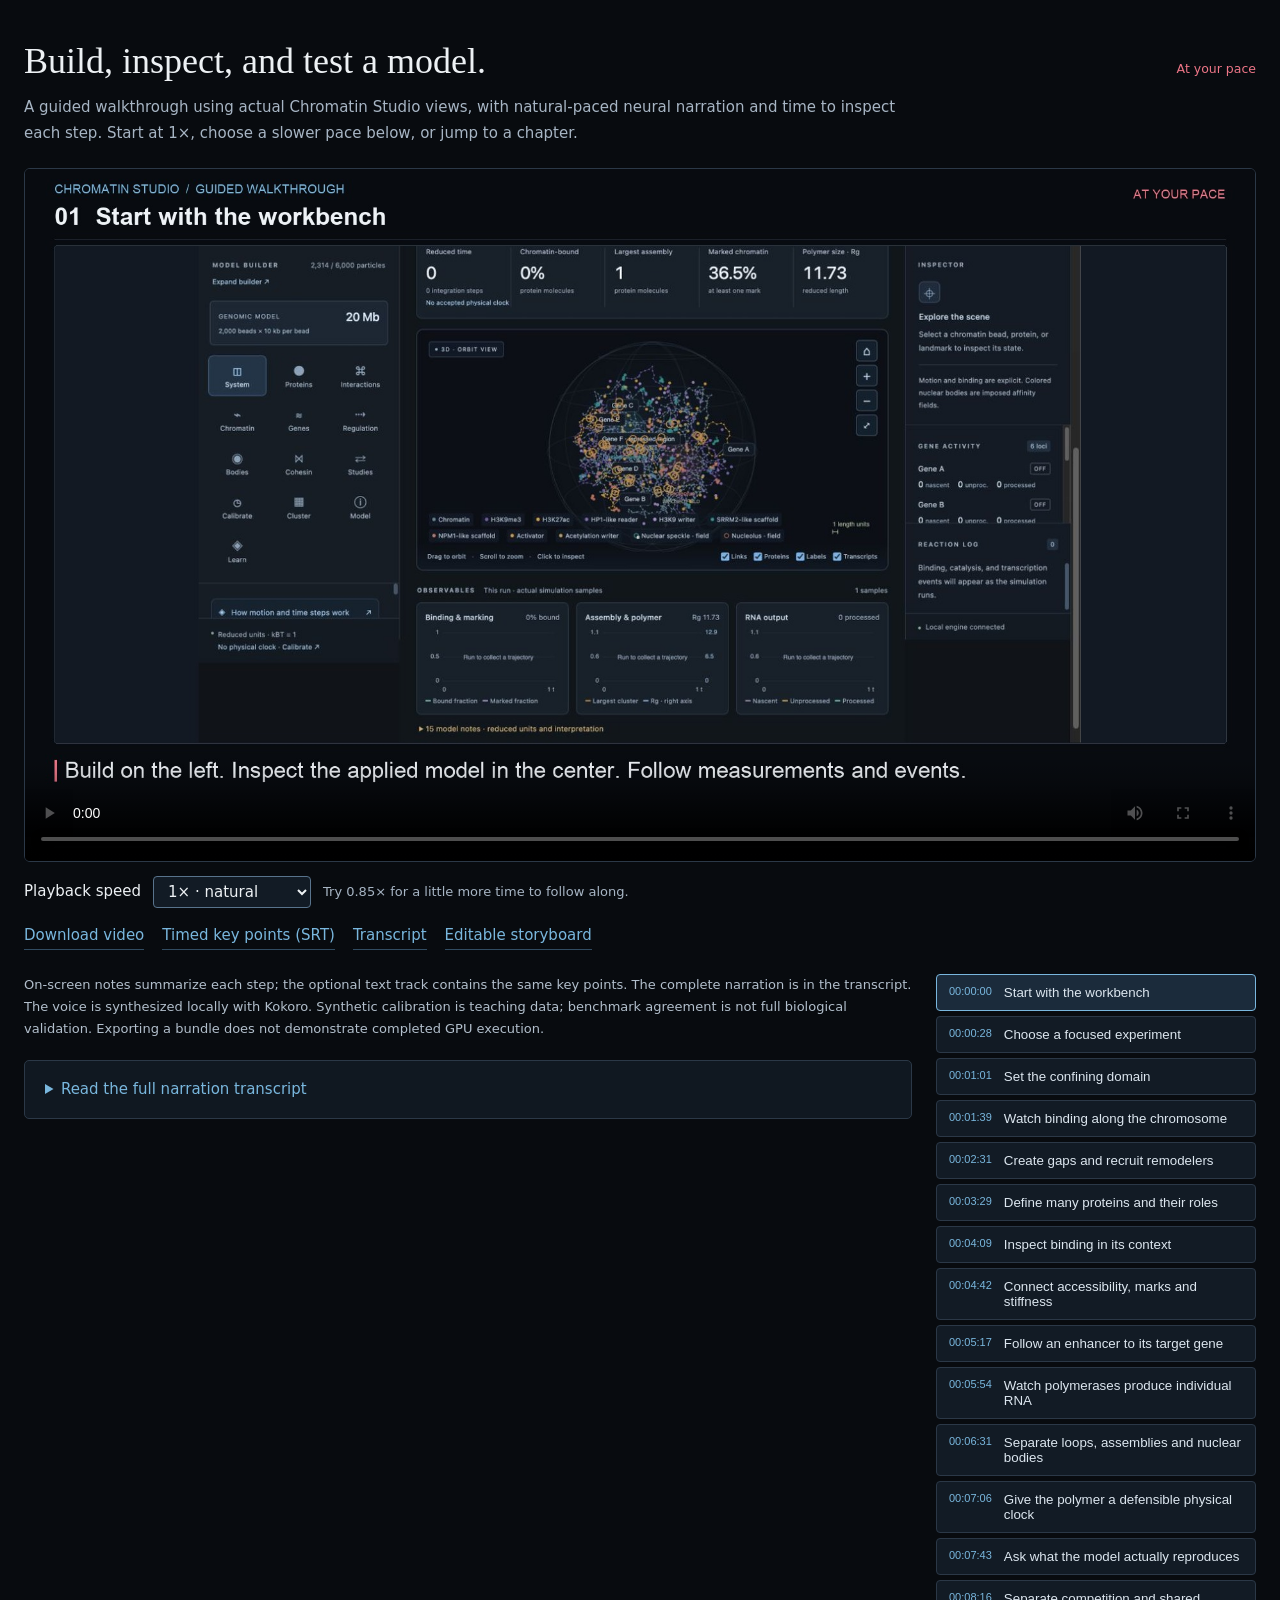
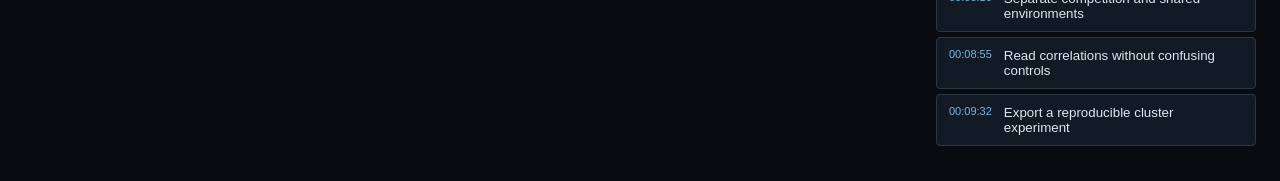
==== tutorial/index.html @ 1c81decc "Restore the flat repository layout of the v0.10.0 release The GitHub web upload committed the number" ====
<!doctype html><html lang="en"><meta charset="utf-8"><meta name="viewport" content="width=device-width,initial-scale=1"><title>Chromatin Studio — video tutorial</title><style>
:root{color-scheme:dark}*{box-sizing:border-box}body{margin:0;background:#080b0f;color:#edf1f4;font:15px/1.7 system-ui,sans-serif}main{max-width:1280px;margin:auto;padding:35px 24px}header{display:flex;justify-content:space-between;align-items:baseline;gap:20px}h1{font:36px/1.2 Georgia,serif;margin:5px 0 12px}header small{color:#ee7687;white-space:nowrap}.playback{display:flex;align-items:center;gap:12px;margin-top:14px}.playback select{font:inherit;background:#121b25;color:#edf1f4;border:1px solid #58738c;border-radius:4px;padding:5px 10px}.playback span{color:#a7b5c4;font-size:13px}.intro{color:#a7b5c4;margin:0 0 22px;max-width:900px}video{display:block;width:100%;background:#000;border:1px solid #2b3847;border-radius:6px}.layout{display:grid;grid-template-columns:1fr 320px;gap:24px;margin-top:24px}.links{display:flex;flex-wrap:wrap;gap:18px;margin-top:15px}a{color:#79b7de;text-decoration:none;border-bottom:1px solid #314c62}nav{display:grid;gap:5px;align-content:start}nav button{display:flex;gap:12px;background:#121b25;border:1px solid #2b3847;color:#dce6ef;padding:10px 12px;text-align:left;border-radius:4px;cursor:pointer}nav button:hover,nav button.active{border-color:#79b7de;background:#1b2b3b}time{color:#79b7de;font-variant-numeric:tabular-nums;font-size:11px}button:focus-visible,a:focus-visible,summary:focus-visible{outline:2px solid #79b7de;outline-offset:3px}details{border:1px solid #2b3847;border-radius:5px;padding:16px 20px;background:#101821}summary{cursor:pointer;color:#79b7de}h3{font-size:16px;margin:20px 0 7px}section p,.notes{color:#b2bfcc;font-size:13px}.notes{margin:0 0 20px}@media(max-width:800px){main{padding:22px 15px}.layout{grid-template-columns:1fr}header{display:block}h1{font-size:30px}nav{order:-1}}
</style><main><header><h1>Build, inspect, and test a model.</h1><small>At your pace</small></header><p class="intro">A guided walkthrough using actual Chromatin Studio views, with natural-paced neural narration and time to inspect each step. Start at 1×, choose a slower pace below, or jump to a chapter.</p>
<video controls preload="metadata" poster="chromatin-studio-tutorial-poster.jpg"><source src="chromatin-studio-tutorial.mp4" type="video/mp4"><track kind="captions" src="chromatin-studio-tutorial.vtt" srclang="en" label="English key points">Your browser does not support HTML video.</video>
<div class="playback"><label for="playback-speed">Playback speed</label><select id="playback-speed"><option value="0.75">0.75× · slower</option><option value="0.85">0.85× · relaxed</option><option value="1" selected>1× · natural</option><option value="1.15">1.15×</option><option value="1.25">1.25×</option><option value="1.5">1.5×</option></select><span>Try 0.85× for a little more time to follow along.</span></div><div class="links"><a href="chromatin-studio-tutorial.mp4" download>Download video</a><a href="chromatin-studio-tutorial.srt" download>Timed key points (SRT)</a><a href="transcript.txt">Transcript</a><a href="storyboard.json">Editable storyboard</a></div><div class="layout"><div><p class="notes">On-screen notes summarize each step; the optional text track contains the same key points. The complete narration is in the transcript. The voice is synthesized locally with Kokoro. Synthetic calibration is teaching data; benchmark agreement is not full biological validation. Exporting a bundle does not demonstrate completed GPU execution.</p><details><summary>Read the full narration transcript</summary><section><h3>Start with the workbench</h3><p>Chromatin Studio connects a model builder, a spatial simulation, and measurements from the current run. The starting example spans twenty megabases using two thousand beads, so each bead represents ten kilobases. That is a coarse genomic mapping, not nucleosome resolution. The center shows the applied model. Builder changes belong to the draft until they are applied. Begin by checking the scale, the run status, and the physical-clock label.</p></section><section><h3>Choose a focused experiment</h3><p>For the detailed walkthrough, choose Manuscript hypotheses at eighty kilobases. Four hundred coarse units represent two hundred base pairs each, with nucleosome occupancy and individual transcripts enabled. The preset includes transcription factors, coactivators, and illustrative active and repressive marks. These are starting hypotheses, not fitted biology. Expand builder gives the settings room. Ordinary edits stay in the draft until Apply and restart. How it works is a separate learning sandbox: its sliders explain equations without changing your run.</p></section><section><h3>Set the confining domain</h3><p>The polymer already has confinement. System now makes the wall explicit: outside the chosen radius, a harmonic force pushes particles inward. Increasing wall stiffness reduces penetration; zero switches the force off. This is a soft wall, so particles are not clipped back to the boundary. The diagnostics report excursions for mechanical particles and released RNA. For a small locus, this sphere is a modeled domain, not automatically an entire nucleus. Compare radius and wall strength, because packing can change contacts and transcription even when every biochemical parameter stays the same.</p></section><section><h3>Watch binding along the chromosome</h3><p>For a clear binding example, choose the twenty-five point six kilobase nucleosome-access preset. Open the one-dimensional genome and choose Live binding. Genes, nucleosome occupancy and directly bound proteins share one genomic axis. Navigate to a gene, then use Binding detail to see individual sites. Here, two hundred base pairs per bead represents a coarse nucleosome unit. In the twenty-megabase example, each symbol instead represents a much larger bin. Each molecule marker comes from a real chromatin bond; proximity alone is not binding. Run to watch bindings change, then pause and select a site. The table separates association and release hazards for each species. Times remain reduced until an empirical physical mapping is attached. All tracks restores the wider view of marks, loops, polymerases and protein preferences.</p></section><section><h3>Create gaps and recruit remodelers</h3><p>Stay in the nucleosome-access example. In Chromatin, define an initially vacant interval to create a nucleosome-free region. This sets the starting state; reassembly can fill the gap later. In Proteins, each species has separate occupied and vacant capture and release multipliers. Opening a site can favor one species and disfavor another, especially when eviction also removes a mark. Add chromatin remodeler creates an editable species and enables occupancy in the draft. Its eviction, reassembly and sliding rates act when it is attached to chromatin or recruited through a configured transcription factor. Eviction clears marks. Reassembly starts unmarked. Sliding moves occupancy and its marks into an adjacent vacant bead, conserving nucleosome number. Inspect Recorded binding and remodeling events to follow what actually occurred. These are recent recorded events, not a complete microscopic history. Apply changes only when ready to start a new run.</p></section><section><h3>Define many proteins and their roles</h3><p>Return to the eighty-kilobase manuscript example for the rest of the walkthrough. The Proteins editor defines each species independently. Expand builder gives these settings room. Set abundance, free diffusion, binding valence, mark preferences, and occupied-versus-vacant capture and release factors. A species can also write or erase a mark, or remodel nucleosomes. An IDR representation expands a molecule into a flexible chain of domain beads with binding stickers. This supports higher-order assemblies, but it is not an amino-acid-resolved protein model. Choose roles and interactions as explicit hypotheses; a biological name is not a calibrated parameter set.</p></section><section><h3>Inspect binding in its context</h3><p>The interaction view shows the current molecular network. Distinguish molecules with their own chromatin bond from those tethered indirectly through another protein. Protein pairs can bind while both are free, while one is directly chromatin-bound, or while both are bound. The affinity calculator explores an ideal diffusion-limited association estimate after physical scales are supplied. Its nominal dissociation rate follows the requested Kd under independent, well-mixed assumptions. It does not turn the simulator&#x27;s local encounter hazard into a measured molar association rate.</p></section><section><h3>Connect accessibility, marks and stiffness</h3><p>Nucleosome occupancy is an explicit local state when this option is enabled. Eviction can expose a TF site, clears marks at that site, and changes the configured local persistence multiplier. Bound writers and recruited coactivators can alter marks; spreading follows three-dimensional chromatin contacts. Mark-dependent chromatin attraction is a separate interaction from a protein&#x27;s mark preference. The learning example lets you compare occupied and vacant capture hazards and persistence values. Those numerical relationships explain a hypothesis; the illustration is not an equilibrium polymer calculation.</p></section><section><h3>Follow an enhancer to its target gene</h3><p>Regulation now shows the causal pathway for each gene. A transcription factor binds its configured region, and a coactivator is recruited through an actual protein bond. Enhancer contact can add to the target promoter&#x27;s activation and initiation rates. The rate breakdown separates the baseline, recruitment, local mark gate and optional body response. Nucleosome occupancy changes transcription factor access; recruited enzymes can alter marks and accessibility. Basal activation can remain possible without recruitment. Losing contact removes its gain, but does not instantly turn an active promoter off or erase its chromatin memory.</p></section><section><h3>Watch polymerases produce individual RNA</h3><p>Transcription is stochastic. The engine now follows promoter switches within each reaction interval, and draws initiations only during the time actually spent active. Each new polymerase moves for the time remaining after its birth. Inspect its identity, position and growing RNA length in Elongation. Nucleosomes can slow movement; configured pauses have stochastic waiting times. Completed transcripts become diffusing points that can be processed or degraded. Nascent RNA can remain after a promoter switches off, so a nascent-positive gene is not the same as an active promoter.</p></section><section><h3>Separate loops, assemblies and nuclear bodies</h3><p>Cohesin, protein assemblies and nuclear bodies organize space through different rules. Cohesin changes contacts through moving loop anchors. Protein bonds form higher-order assemblies. Speckles and the nucleolus are currently imposed fields, not self-generated condensates. In Genes, optional body responses can promote or suppress activation and initiation. A multiplier of one is neutral; the effect fades with promoter distance. These prescribed responses do not bypass the mark gate. Keep them separate from mechanical body attraction and from the speckle&#x27;s effect on released RNA processing.</p></section><section><h3>Give the polymer a defensible physical clock</h3><p>Calibrate can import a condition-specific Hansen reference. Then supply a matched, equilibrated simulation and independent length evidence. Importing data does not complete calibration. Match the observable, dimension, drift treatment and fitting window. Next, load the synthetic example to practice fitting. Inspect its overlay, residuals and slopes; it cannot be applied as experimental evidence. A shared polymer clock converts reduced durations and rates consistently, but does not independently fit protein diffusion, binding residence times, elongation or Kd. Compatible empirical mappings retain their sources and baseline model fingerprint.</p></section><section><h3>Ask what the model actually reproduces</h3><p>The benchmark panel separates implementation checks, an ideal Rouse reference, and published-figure replication. Solid curves show sampled reference trajectories; dashed curves show analytical predictions. The saved suite tests free diffusion, internal-chain motion, center-of-mass diffusion and illustrative static-loop suppression. These fixtures exercise the actual Brownian integrator but bypass the production forces and coupled reaction system. Passing them is evidence about implementation. It is not a reproduction of every figure in the cited paper, and it supplies no experimental clock.</p></section><section><h3>Separate competition and shared environments</h3><p>Studies provides a simpler model for the manuscript&#x27;s cis and trans comparison. Each simulated cell has four promoters: two genes on each of two homologs. All four share cell-wide variation. Genes on the same homolog may compete or experience a common fluctuating environment. The reference has no spatial polymer. Start with independent promoters, then add competition or shared environments separately. The experiment runs in isolation, leaving your current simulation untouched. Its purpose is to test whether a mechanism can produce a pattern, before asking whether the full spatial model or the experimental data support it.</p></section><section><h3>Read correlations without confusing controls</h3><p>After the study finishes, compare cis and trans correlations and their difference. The interval reflects sampling uncertainty, not proof of causality. Switch between latent nascent activity, detected activity and promoter state; these observables answer different questions. The spatial pilot instead measures two genes on one chain across independent replicas. Its independent-replica null is not a trans-allele control. Download the plan and results to retain parameters, seeds and limitations. Reproducing the manuscript quantitatively still requires the underlying data, matched observation models, calibrated units and substantially longer converged experiments.</p></section><section><h3>Export a reproducible cluster experiment</h3><p>When the model is ready, open Cluster job. Choose the device platform, independent replicas, output intervals and resource requests, then preview the scripts before exporting. The bundle carries the draft configuration, code, seeds and validation workflow for a fresh run. It does not resume the current live state. GPU integration is available, while forces, reactions and RNA still run on the CPU; speedup is not established. Keep the model, inputs and results together, and use controlled comparisons to turn a visual hypothesis into testable evidence.</p></section></details></div><nav aria-label="Tutorial chapters"><button data-start="0.0"><time>00:00:00</time><span>Start with the workbench</span></button><button data-start="28.733333333333334"><time>00:00:28</time><span>Choose a focused experiment</span></button><button data-start="61.03333333333333"><time>00:01:01</time><span>Set the confining domain</span></button><button data-start="99.76666666666667"><time>00:01:39</time><span>Watch binding along the chromosome</span></button><button data-start="151.46666666666667"><time>00:02:31</time><span>Create gaps and recruit remodelers</span></button><button data-start="209.76666666666665"><time>00:03:29</time><span>Define many proteins and their roles</span></button><button data-start="249.39999999999998"><time>00:04:09</time><span>Inspect binding in its context</span></button><button data-start="282.3333333333333"><time>00:04:42</time><span>Connect accessibility, marks and stiffness</span></button><button data-start="317.6333333333333"><time>00:05:17</time><span>Follow an enhancer to its target gene</span></button><button data-start="354.8666666666667"><time>00:05:54</time><span>Watch polymerases produce individual RNA</span></button><button data-start="391.9"><time>00:06:31</time><span>Separate loops, assemblies and nuclear bodies</span></button><button data-start="426.79999999999995"><time>00:07:06</time><span>Give the polymer a defensible physical clock</span></button><button data-start="463.5333333333333"><time>00:07:43</time><span>Ask what the model actually reproduces</span></button><button data-start="496.29999999999995"><time>00:08:16</time><span>Separate competition and shared environments</span></button><button data-start="535.7666666666667"><time>00:08:55</time><span>Read correlations without confusing controls</span></button><button data-start="572.6333333333333"><time>00:09:32</time><span>Export a reproducible cluster experiment</span></button></nav></div></main><script src="player.js" defer></script></html>
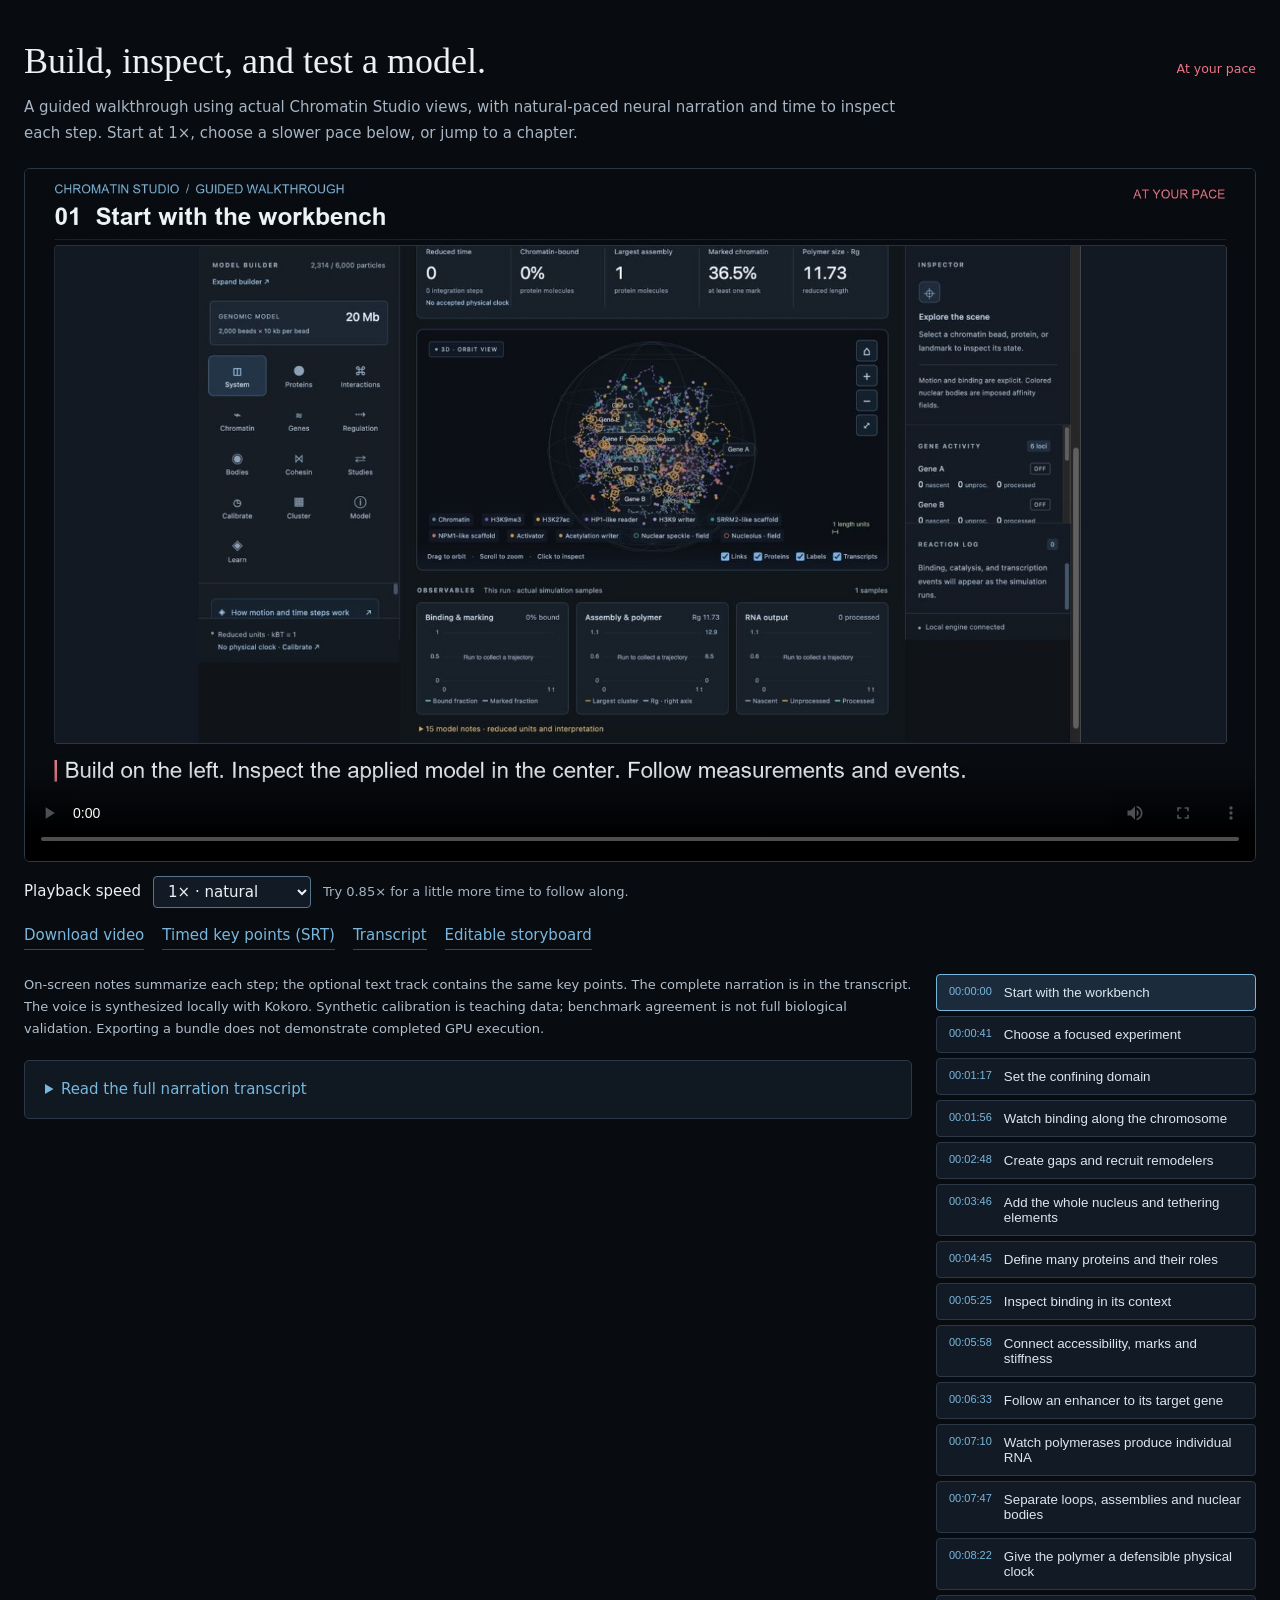
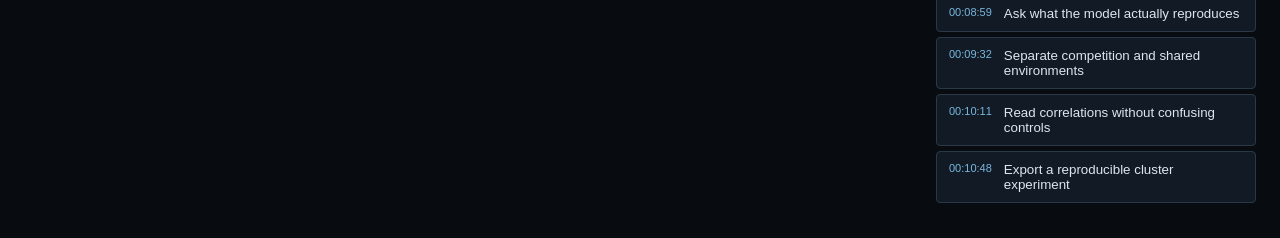
==== commit 1f451514: "Regenerate tutorial narration and video for 17 chapters Re-narrated scenes 01, 02, 12 and 17 and re-" ====
--- a/tutorial/index.html
+++ b/tutorial/index.html
@@ -2,4 +2,4 @@
 :root{color-scheme:dark}*{box-sizing:border-box}body{margin:0;background:#080b0f;color:#edf1f4;font:15px/1.7 system-ui,sans-serif}main{max-width:1280px;margin:auto;padding:35px 24px}header{display:flex;justify-content:space-between;align-items:baseline;gap:20px}h1{font:36px/1.2 Georgia,serif;margin:5px 0 12px}header small{color:#ee7687;white-space:nowrap}.playback{display:flex;align-items:center;gap:12px;margin-top:14px}.playback select{font:inherit;background:#121b25;color:#edf1f4;border:1px solid #58738c;border-radius:4px;padding:5px 10px}.playback span{color:#a7b5c4;font-size:13px}.intro{color:#a7b5c4;margin:0 0 22px;max-width:900px}video{display:block;width:100%;background:#000;border:1px solid #2b3847;border-radius:6px}.layout{display:grid;grid-template-columns:1fr 320px;gap:24px;margin-top:24px}.links{display:flex;flex-wrap:wrap;gap:18px;margin-top:15px}a{color:#79b7de;text-decoration:none;border-bottom:1px solid #314c62}nav{display:grid;gap:5px;align-content:start}nav button{display:flex;gap:12px;background:#121b25;border:1px solid #2b3847;color:#dce6ef;padding:10px 12px;text-align:left;border-radius:4px;cursor:pointer}nav button:hover,nav button.active{border-color:#79b7de;background:#1b2b3b}time{color:#79b7de;font-variant-numeric:tabular-nums;font-size:11px}button:focus-visible,a:focus-visible,summary:focus-visible{outline:2px solid #79b7de;outline-offset:3px}details{border:1px solid #2b3847;border-radius:5px;padding:16px 20px;background:#101821}summary{cursor:pointer;color:#79b7de}h3{font-size:16px;margin:20px 0 7px}section p,.notes{color:#b2bfcc;font-size:13px}.notes{margin:0 0 20px}@media(max-width:800px){main{padding:22px 15px}.layout{grid-template-columns:1fr}header{display:block}h1{font-size:30px}nav{order:-1}}
 </style><main><header><h1>Build, inspect, and test a model.</h1><small>At your pace</small></header><p class="intro">A guided walkthrough using actual Chromatin Studio views, with natural-paced neural narration and time to inspect each step. Start at 1×, choose a slower pace below, or jump to a chapter.</p>
 <video controls preload="metadata" poster="chromatin-studio-tutorial-poster.jpg"><source src="chromatin-studio-tutorial.mp4" type="video/mp4"><track kind="captions" src="chromatin-studio-tutorial.vtt" srclang="en" label="English key points">Your browser does not support HTML video.</video>
-<div class="playback"><label for="playback-speed">Playback speed</label><select id="playback-speed"><option value="0.75">0.75× · slower</option><option value="0.85">0.85× · relaxed</option><option value="1" selected>1× · natural</option><option value="1.15">1.15×</option><option value="1.25">1.25×</option><option value="1.5">1.5×</option></select><span>Try 0.85× for a little more time to follow along.</span></div><div class="links"><a href="chromatin-studio-tutorial.mp4" download>Download video</a><a href="chromatin-studio-tutorial.srt" download>Timed key points (SRT)</a><a href="transcript.txt">Transcript</a><a href="storyboard.json">Editable storyboard</a></div><div class="layout"><div><p class="notes">On-screen notes summarize each step; the optional text track contains the same key points. The complete narration is in the transcript. The voice is synthesized locally with Kokoro. Synthetic calibration is teaching data; benchmark agreement is not full biological validation. Exporting a bundle does not demonstrate completed GPU execution.</p><details><summary>Read the full narration transcript</summary><section><h3>Start with the workbench</h3><p>Chromatin Studio connects a model builder, a spatial simulation, and measurements from the current run. The starting example spans twenty megabases using two thousand beads, so each bead represents ten kilobases. That is a coarse genomic mapping, not nucleosome resolution. The center shows the applied model. Builder changes belong to the draft until they are applied. Begin by checking the scale, the run status, and the physical-clock label.</p></section><section><h3>Choose a focused experiment</h3><p>For the detailed walkthrough, choose Manuscript hypotheses at eighty kilobases. Four hundred coarse units represent two hundred base pairs each, with nucleosome occupancy and individual transcripts enabled. The preset includes transcription factors, coactivators, and illustrative active and repressive marks. These are starting hypotheses, not fitted biology. Expand builder gives the settings room. Ordinary edits stay in the draft until Apply and restart. How it works is a separate learning sandbox: its sliders explain equations without changing your run.</p></section><section><h3>Set the confining domain</h3><p>The polymer already has confinement. System now makes the wall explicit: outside the chosen radius, a harmonic force pushes particles inward. Increasing wall stiffness reduces penetration; zero switches the force off. This is a soft wall, so particles are not clipped back to the boundary. The diagnostics report excursions for mechanical particles and released RNA. For a small locus, this sphere is a modeled domain, not automatically an entire nucleus. Compare radius and wall strength, because packing can change contacts and transcription even when every biochemical parameter stays the same.</p></section><section><h3>Watch binding along the chromosome</h3><p>For a clear binding example, choose the twenty-five point six kilobase nucleosome-access preset. Open the one-dimensional genome and choose Live binding. Genes, nucleosome occupancy and directly bound proteins share one genomic axis. Navigate to a gene, then use Binding detail to see individual sites. Here, two hundred base pairs per bead represents a coarse nucleosome unit. In the twenty-megabase example, each symbol instead represents a much larger bin. Each molecule marker comes from a real chromatin bond; proximity alone is not binding. Run to watch bindings change, then pause and select a site. The table separates association and release hazards for each species. Times remain reduced until an empirical physical mapping is attached. All tracks restores the wider view of marks, loops, polymerases and protein preferences.</p></section><section><h3>Create gaps and recruit remodelers</h3><p>Stay in the nucleosome-access example. In Chromatin, define an initially vacant interval to create a nucleosome-free region. This sets the starting state; reassembly can fill the gap later. In Proteins, each species has separate occupied and vacant capture and release multipliers. Opening a site can favor one species and disfavor another, especially when eviction also removes a mark. Add chromatin remodeler creates an editable species and enables occupancy in the draft. Its eviction, reassembly and sliding rates act when it is attached to chromatin or recruited through a configured transcription factor. Eviction clears marks. Reassembly starts unmarked. Sliding moves occupancy and its marks into an adjacent vacant bead, conserving nucleosome number. Inspect Recorded binding and remodeling events to follow what actually occurred. These are recent recorded events, not a complete microscopic history. Apply changes only when ready to start a new run.</p></section><section><h3>Define many proteins and their roles</h3><p>Return to the eighty-kilobase manuscript example for the rest of the walkthrough. The Proteins editor defines each species independently. Expand builder gives these settings room. Set abundance, free diffusion, binding valence, mark preferences, and occupied-versus-vacant capture and release factors. A species can also write or erase a mark, or remodel nucleosomes. An IDR representation expands a molecule into a flexible chain of domain beads with binding stickers. This supports higher-order assemblies, but it is not an amino-acid-resolved protein model. Choose roles and interactions as explicit hypotheses; a biological name is not a calibrated parameter set.</p></section><section><h3>Inspect binding in its context</h3><p>The interaction view shows the current molecular network. Distinguish molecules with their own chromatin bond from those tethered indirectly through another protein. Protein pairs can bind while both are free, while one is directly chromatin-bound, or while both are bound. The affinity calculator explores an ideal diffusion-limited association estimate after physical scales are supplied. Its nominal dissociation rate follows the requested Kd under independent, well-mixed assumptions. It does not turn the simulator&#x27;s local encounter hazard into a measured molar association rate.</p></section><section><h3>Connect accessibility, marks and stiffness</h3><p>Nucleosome occupancy is an explicit local state when this option is enabled. Eviction can expose a TF site, clears marks at that site, and changes the configured local persistence multiplier. Bound writers and recruited coactivators can alter marks; spreading follows three-dimensional chromatin contacts. Mark-dependent chromatin attraction is a separate interaction from a protein&#x27;s mark preference. The learning example lets you compare occupied and vacant capture hazards and persistence values. Those numerical relationships explain a hypothesis; the illustration is not an equilibrium polymer calculation.</p></section><section><h3>Follow an enhancer to its target gene</h3><p>Regulation now shows the causal pathway for each gene. A transcription factor binds its configured region, and a coactivator is recruited through an actual protein bond. Enhancer contact can add to the target promoter&#x27;s activation and initiation rates. The rate breakdown separates the baseline, recruitment, local mark gate and optional body response. Nucleosome occupancy changes transcription factor access; recruited enzymes can alter marks and accessibility. Basal activation can remain possible without recruitment. Losing contact removes its gain, but does not instantly turn an active promoter off or erase its chromatin memory.</p></section><section><h3>Watch polymerases produce individual RNA</h3><p>Transcription is stochastic. The engine now follows promoter switches within each reaction interval, and draws initiations only during the time actually spent active. Each new polymerase moves for the time remaining after its birth. Inspect its identity, position and growing RNA length in Elongation. Nucleosomes can slow movement; configured pauses have stochastic waiting times. Completed transcripts become diffusing points that can be processed or degraded. Nascent RNA can remain after a promoter switches off, so a nascent-positive gene is not the same as an active promoter.</p></section><section><h3>Separate loops, assemblies and nuclear bodies</h3><p>Cohesin, protein assemblies and nuclear bodies organize space through different rules. Cohesin changes contacts through moving loop anchors. Protein bonds form higher-order assemblies. Speckles and the nucleolus are currently imposed fields, not self-generated condensates. In Genes, optional body responses can promote or suppress activation and initiation. A multiplier of one is neutral; the effect fades with promoter distance. These prescribed responses do not bypass the mark gate. Keep them separate from mechanical body attraction and from the speckle&#x27;s effect on released RNA processing.</p></section><section><h3>Give the polymer a defensible physical clock</h3><p>Calibrate can import a condition-specific Hansen reference. Then supply a matched, equilibrated simulation and independent length evidence. Importing data does not complete calibration. Match the observable, dimension, drift treatment and fitting window. Next, load the synthetic example to practice fitting. Inspect its overlay, residuals and slopes; it cannot be applied as experimental evidence. A shared polymer clock converts reduced durations and rates consistently, but does not independently fit protein diffusion, binding residence times, elongation or Kd. Compatible empirical mappings retain their sources and baseline model fingerprint.</p></section><section><h3>Ask what the model actually reproduces</h3><p>The benchmark panel separates implementation checks, an ideal Rouse reference, and published-figure replication. Solid curves show sampled reference trajectories; dashed curves show analytical predictions. The saved suite tests free diffusion, internal-chain motion, center-of-mass diffusion and illustrative static-loop suppression. These fixtures exercise the actual Brownian integrator but bypass the production forces and coupled reaction system. Passing them is evidence about implementation. It is not a reproduction of every figure in the cited paper, and it supplies no experimental clock.</p></section><section><h3>Separate competition and shared environments</h3><p>Studies provides a simpler model for the manuscript&#x27;s cis and trans comparison. Each simulated cell has four promoters: two genes on each of two homologs. All four share cell-wide variation. Genes on the same homolog may compete or experience a common fluctuating environment. The reference has no spatial polymer. Start with independent promoters, then add competition or shared environments separately. The experiment runs in isolation, leaving your current simulation untouched. Its purpose is to test whether a mechanism can produce a pattern, before asking whether the full spatial model or the experimental data support it.</p></section><section><h3>Read correlations without confusing controls</h3><p>After the study finishes, compare cis and trans correlations and their difference. The interval reflects sampling uncertainty, not proof of causality. Switch between latent nascent activity, detected activity and promoter state; these observables answer different questions. The spatial pilot instead measures two genes on one chain across independent replicas. Its independent-replica null is not a trans-allele control. Download the plan and results to retain parameters, seeds and limitations. Reproducing the manuscript quantitatively still requires the underlying data, matched observation models, calibrated units and substantially longer converged experiments.</p></section><section><h3>Export a reproducible cluster experiment</h3><p>When the model is ready, open Cluster job. Choose the device platform, independent replicas, output intervals and resource requests, then preview the scripts before exporting. The bundle carries the draft configuration, code, seeds and validation workflow for a fresh run. It does not resume the current live state. GPU integration is available, while forces, reactions and RNA still run on the CPU; speedup is not established. Keep the model, inputs and results together, and use controlled comparisons to turn a visual hypothesis into testable evidence.</p></section></details></div><nav aria-label="Tutorial chapters"><button data-start="0.0"><time>00:00:00</time><span>Start with the workbench</span></button><button data-start="28.733333333333334"><time>00:00:28</time><span>Choose a focused experiment</span></button><button data-start="61.03333333333333"><time>00:01:01</time><span>Set the confining domain</span></button><button data-start="99.76666666666667"><time>00:01:39</time><span>Watch binding along the chromosome</span></button><button data-start="151.46666666666667"><time>00:02:31</time><span>Create gaps and recruit remodelers</span></button><button data-start="209.76666666666665"><time>00:03:29</time><span>Define many proteins and their roles</span></button><button data-start="249.39999999999998"><time>00:04:09</time><span>Inspect binding in its context</span></button><button data-start="282.3333333333333"><time>00:04:42</time><span>Connect accessibility, marks and stiffness</span></button><button data-start="317.6333333333333"><time>00:05:17</time><span>Follow an enhancer to its target gene</span></button><button data-start="354.8666666666667"><time>00:05:54</time><span>Watch polymerases produce individual RNA</span></button><button data-start="391.9"><time>00:06:31</time><span>Separate loops, assemblies and nuclear bodies</span></button><button data-start="426.79999999999995"><time>00:07:06</time><span>Give the polymer a defensible physical clock</span></button><button data-start="463.5333333333333"><time>00:07:43</time><span>Ask what the model actually reproduces</span></button><button data-start="496.29999999999995"><time>00:08:16</time><span>Separate competition and shared environments</span></button><button data-start="535.7666666666667"><time>00:08:55</time><span>Read correlations without confusing controls</span></button><button data-start="572.6333333333333"><time>00:09:32</time><span>Export a reproducible cluster experiment</span></button></nav></div></main><script src="player.js" defer></script></html>+<div class="playback"><label for="playback-speed">Playback speed</label><select id="playback-speed"><option value="0.75">0.75× · slower</option><option value="0.85">0.85× · relaxed</option><option value="1" selected>1× · natural</option><option value="1.15">1.15×</option><option value="1.25">1.25×</option><option value="1.5">1.5×</option></select><span>Try 0.85× for a little more time to follow along.</span></div><div class="links"><a href="chromatin-studio-tutorial.mp4" download>Download video</a><a href="chromatin-studio-tutorial.srt" download>Timed key points (SRT)</a><a href="transcript.txt">Transcript</a><a href="storyboard.json">Editable storyboard</a></div><div class="layout"><div><p class="notes">On-screen notes summarize each step; the optional text track contains the same key points. The complete narration is in the transcript. The voice is synthesized locally with Kokoro. Synthetic calibration is teaching data; benchmark agreement is not full biological validation. Exporting a bundle does not demonstrate completed GPU execution.</p><details><summary>Read the full narration transcript</summary><section><h3>Start with the workbench</h3><p>Chromatin Studio connects a model builder, a spatial simulation, and measurements from the current run. Each chromatin bead is a coarse genomic interval, and its size is a model setting. In the detailed examples a bead is two hundred base pairs, about one nucleosome unit. This opening overview is the coarse twenty-megabase example instead: two thousand beads of ten kilobases each, so one bead is a bin covering many nucleosomes. The center shows the applied model. Builder changes belong to the draft until they are applied. Begin by checking the bead size, the run status, and the physical-clock label.</p></section><section><h3>Choose a focused experiment</h3><p>For the detailed walkthrough, choose Manuscript hypotheses at eighty kilobases. Each of its four hundred beads is two hundred base pairs, a coarse nucleosome unit that can be occupied or vacant. Nucleosome occupancy and individual transcripts are enabled. The preset includes transcription factors, coactivators, and illustrative active and repressive marks. These are starting hypotheses, not fitted biology. Expand builder gives the settings room. Ordinary edits stay in the draft until Apply and restart. How it works is a separate learning sandbox: its sliders explain equations without changing your run.</p></section><section><h3>Set the confining domain</h3><p>The polymer already has confinement. System now makes the wall explicit: outside the chosen radius, a harmonic force pushes particles inward. Increasing wall stiffness reduces penetration; zero switches the force off. This is a soft wall, so particles are not clipped back to the boundary. The diagnostics report excursions for mechanical particles and released RNA. For a small locus, this sphere is a modeled domain, not automatically an entire nucleus. Compare radius and wall strength, because packing can change contacts and transcription even when every biochemical parameter stays the same.</p></section><section><h3>Watch binding along the chromosome</h3><p>For a clear binding example, choose the twenty-five point six kilobase nucleosome-access preset. Open the one-dimensional genome and choose Live binding. Genes, nucleosome occupancy and directly bound proteins share one genomic axis. Navigate to a gene, then use Binding detail to see individual sites. Here, two hundred base pairs per bead represents a coarse nucleosome unit. In the twenty-megabase example, each symbol instead represents a much larger bin. Each molecule marker comes from a real chromatin bond; proximity alone is not binding. Run to watch bindings change, then pause and select a site. The table separates association and release hazards for each species. Times remain reduced until an empirical physical mapping is attached. All tracks restores the wider view of marks, loops, polymerases and protein preferences.</p></section><section><h3>Create gaps and recruit remodelers</h3><p>Stay in the nucleosome-access example. In Chromatin, define an initially vacant interval to create a nucleosome-free region. This sets the starting state; reassembly can fill the gap later. In Proteins, each species has separate occupied and vacant capture and release multipliers. Opening a site can favor one species and disfavor another, especially when eviction also removes a mark. Add chromatin remodeler creates an editable species and enables occupancy in the draft. Its eviction, reassembly and sliding rates act when it is attached to chromatin or recruited through a configured transcription factor. Eviction clears marks. Reassembly starts unmarked. Sliding moves occupancy and its marks into an adjacent vacant bead, conserving nucleosome number. Inspect Recorded binding and remodeling events to follow what actually occurred. These are recent recorded events, not a complete microscopic history. Apply changes only when ready to start a new run.</p></section><section><h3>Add the whole nucleus and tethering elements</h3><p>Open Bodies and add Whole nucleus. The modeled territory still sits inside its own confinement sphere, while a larger soft ellipsoidal envelope represents the nuclear periphery. Place the envelope so it meets the territory where the domain should touch the lamina. Then add tethering elements: genomic intervals, such as lamina-associated domains, whose beads can attach to the envelope or to a landmark surface. Each bead within the capture distance attaches with its own hazard and, once attached, feels a spring to a fixed anchor. Attachment can require a mark and an occupied nucleosome, and vacant sites can release faster. In 3D, tick Whole nucleus to frame the envelope, and look for amber tether links. In 1D genome, the Tethers row shows each element and its attached beads, and the Nucleosomes row marks every vacant site. Tethers are phenomenological anchors, not lamina proteins.</p></section><section><h3>Define many proteins and their roles</h3><p>Return to the eighty-kilobase manuscript example for the rest of the walkthrough. The Proteins editor defines each species independently. Expand builder gives these settings room. Set abundance, free diffusion, binding valence, mark preferences, and occupied-versus-vacant capture and release factors. A species can also write or erase a mark, or remodel nucleosomes. An IDR representation expands a molecule into a flexible chain of domain beads with binding stickers. This supports higher-order assemblies, but it is not an amino-acid-resolved protein model. Choose roles and interactions as explicit hypotheses; a biological name is not a calibrated parameter set.</p></section><section><h3>Inspect binding in its context</h3><p>The interaction view shows the current molecular network. Distinguish molecules with their own chromatin bond from those tethered indirectly through another protein. Protein pairs can bind while both are free, while one is directly chromatin-bound, or while both are bound. The affinity calculator explores an ideal diffusion-limited association estimate after physical scales are supplied. Its nominal dissociation rate follows the requested Kd under independent, well-mixed assumptions. It does not turn the simulator&#x27;s local encounter hazard into a measured molar association rate.</p></section><section><h3>Connect accessibility, marks and stiffness</h3><p>Nucleosome occupancy is an explicit local state when this option is enabled. Eviction can expose a TF site, clears marks at that site, and changes the configured local persistence multiplier. Bound writers and recruited coactivators can alter marks; spreading follows three-dimensional chromatin contacts. Mark-dependent chromatin attraction is a separate interaction from a protein&#x27;s mark preference. The learning example lets you compare occupied and vacant capture hazards and persistence values. Those numerical relationships explain a hypothesis; the illustration is not an equilibrium polymer calculation.</p></section><section><h3>Follow an enhancer to its target gene</h3><p>Regulation now shows the causal pathway for each gene. A transcription factor binds its configured region, and a coactivator is recruited through an actual protein bond. Enhancer contact can add to the target promoter&#x27;s activation and initiation rates. The rate breakdown separates the baseline, recruitment, local mark gate and optional body response. Nucleosome occupancy changes transcription factor access; recruited enzymes can alter marks and accessibility. Basal activation can remain possible without recruitment. Losing contact removes its gain, but does not instantly turn an active promoter off or erase its chromatin memory.</p></section><section><h3>Watch polymerases produce individual RNA</h3><p>Transcription is stochastic. The engine now follows promoter switches within each reaction interval, and draws initiations only during the time actually spent active. Each new polymerase moves for the time remaining after its birth. Inspect its identity, position and growing RNA length in Elongation. Nucleosomes can slow movement; configured pauses have stochastic waiting times. Completed transcripts become diffusing points that can be processed or degraded. Nascent RNA can remain after a promoter switches off, so a nascent-positive gene is not the same as an active promoter.</p></section><section><h3>Separate loops, assemblies and nuclear bodies</h3><p>Cohesin, protein assemblies and nuclear bodies organize space through different rules. Cohesin changes contacts through moving loop anchors. Protein bonds form higher-order assemblies. Speckles and the nucleolus are currently imposed fields, not self-generated condensates. In Genes, optional body responses can promote or suppress activation and initiation. A multiplier of one is neutral; the effect fades with promoter distance. These prescribed responses do not bypass the mark gate. Keep them separate from mechanical body attraction and from the speckle&#x27;s effect on released RNA processing.</p></section><section><h3>Give the polymer a defensible physical clock</h3><p>Calibrate can import a condition-specific Hansen reference. Then supply a matched, equilibrated simulation and independent length evidence. Importing data does not complete calibration. Match the observable, dimension, drift treatment and fitting window. Next, load the synthetic example to practice fitting. Inspect its overlay, residuals and slopes; it cannot be applied as experimental evidence. A shared polymer clock converts reduced durations and rates consistently, but does not independently fit protein diffusion, binding residence times, elongation or Kd. Compatible empirical mappings retain their sources and baseline model fingerprint.</p></section><section><h3>Ask what the model actually reproduces</h3><p>The benchmark panel separates implementation checks, an ideal Rouse reference, and published-figure replication. Solid curves show sampled reference trajectories; dashed curves show analytical predictions. The saved suite tests free diffusion, internal-chain motion, center-of-mass diffusion and illustrative static-loop suppression. These fixtures exercise the actual Brownian integrator but bypass the production forces and coupled reaction system. Passing them is evidence about implementation. It is not a reproduction of every figure in the cited paper, and it supplies no experimental clock.</p></section><section><h3>Separate competition and shared environments</h3><p>Studies provides a simpler model for the manuscript&#x27;s cis and trans comparison. Each simulated cell has four promoters: two genes on each of two homologs. All four share cell-wide variation. Genes on the same homolog may compete or experience a common fluctuating environment. The reference has no spatial polymer. Start with independent promoters, then add competition or shared environments separately. The experiment runs in isolation, leaving your current simulation untouched. Its purpose is to test whether a mechanism can produce a pattern, before asking whether the full spatial model or the experimental data support it.</p></section><section><h3>Read correlations without confusing controls</h3><p>After the study finishes, compare cis and trans correlations and their difference. The interval reflects sampling uncertainty, not proof of causality. Switch between latent nascent activity, detected activity and promoter state; these observables answer different questions. The spatial pilot instead measures two genes on one chain across independent replicas. Its independent-replica null is not a trans-allele control. Download the plan and results to retain parameters, seeds and limitations. Reproducing the manuscript quantitatively still requires the underlying data, matched observation models, calibrated units and substantially longer converged experiments.</p></section><section><h3>Export a reproducible cluster experiment</h3><p>When the model is ready, open Cluster job. Choose the device platform, independent replicas, output intervals and resource requests, then preview the scripts before exporting. The bundle carries the draft configuration, code, seeds and validation workflow for a fresh run. It does not resume the current live state. GPU integration is partial: only bare-polymer models run fully on the device, while forces, reactions and RNA for models with proteins still run on the CPU; speedup is not established. Keep the model, inputs and results together, and use controlled comparisons to turn a visual hypothesis into testable evidence.</p></section></details></div><nav aria-label="Tutorial chapters"><button data-start="0.0"><time>00:00:00</time><span>Start with the workbench</span></button><button data-start="41.06666666666667"><time>00:00:41</time><span>Choose a focused experiment</span></button><button data-start="77.83333333333334"><time>00:01:17</time><span>Set the confining domain</span></button><button data-start="116.56666666666668"><time>00:01:56</time><span>Watch binding along the chromosome</span></button><button data-start="168.26666666666668"><time>00:02:48</time><span>Create gaps and recruit remodelers</span></button><button data-start="226.56666666666666"><time>00:03:46</time><span>Add the whole nucleus and tethering elements</span></button><button data-start="285.56666666666666"><time>00:04:45</time><span>Define many proteins and their roles</span></button><button data-start="325.2"><time>00:05:25</time><span>Inspect binding in its context</span></button><button data-start="358.1333333333333"><time>00:05:58</time><span>Connect accessibility, marks and stiffness</span></button><button data-start="393.43333333333334"><time>00:06:33</time><span>Follow an enhancer to its target gene</span></button><button data-start="430.6666666666667"><time>00:07:10</time><span>Watch polymerases produce individual RNA</span></button><button data-start="467.70000000000005"><time>00:07:47</time><span>Separate loops, assemblies and nuclear bodies</span></button><button data-start="502.6"><time>00:08:22</time><span>Give the polymer a defensible physical clock</span></button><button data-start="539.3333333333334"><time>00:08:59</time><span>Ask what the model actually reproduces</span></button><button data-start="572.1"><time>00:09:32</time><span>Separate competition and shared environments</span></button><button data-start="611.5666666666667"><time>00:10:11</time><span>Read correlations without confusing controls</span></button><button data-start="648.4333333333334"><time>00:10:48</time><span>Export a reproducible cluster experiment</span></button></nav></div></main><script src="player.js" defer></script></html>
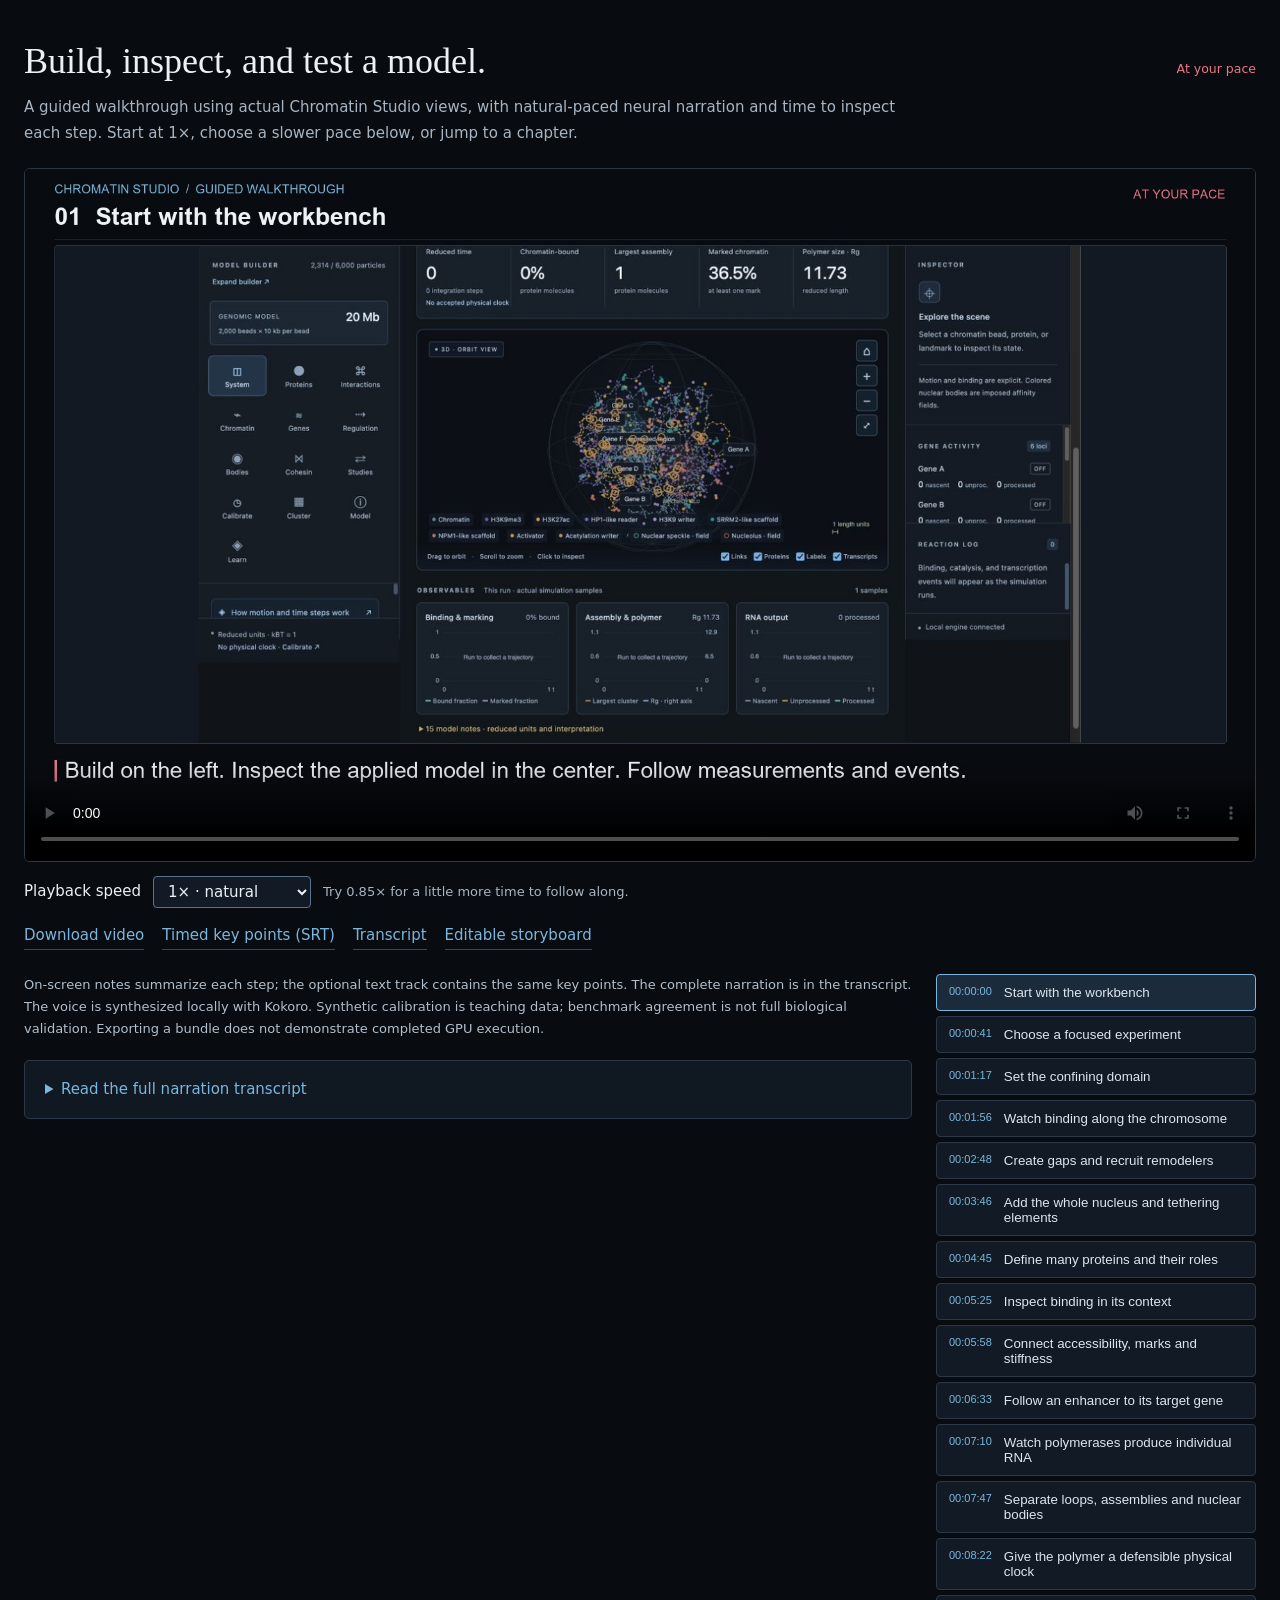
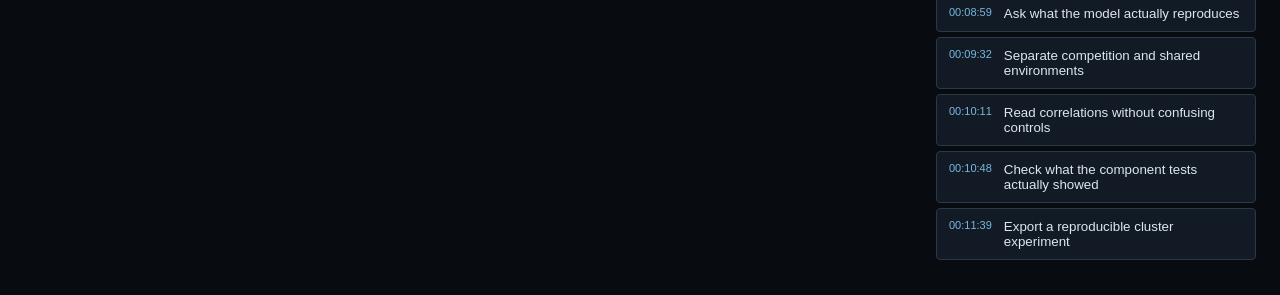
==== commit 99252af9: "Add the Evidence tutorial chapter and record the HP1 mark-density results - Tutorial chapter 18 walk" ====
--- a/tutorial/index.html
+++ b/tutorial/index.html
@@ -2,4 +2,4 @@
 :root{color-scheme:dark}*{box-sizing:border-box}body{margin:0;background:#080b0f;color:#edf1f4;font:15px/1.7 system-ui,sans-serif}main{max-width:1280px;margin:auto;padding:35px 24px}header{display:flex;justify-content:space-between;align-items:baseline;gap:20px}h1{font:36px/1.2 Georgia,serif;margin:5px 0 12px}header small{color:#ee7687;white-space:nowrap}.playback{display:flex;align-items:center;gap:12px;margin-top:14px}.playback select{font:inherit;background:#121b25;color:#edf1f4;border:1px solid #58738c;border-radius:4px;padding:5px 10px}.playback span{color:#a7b5c4;font-size:13px}.intro{color:#a7b5c4;margin:0 0 22px;max-width:900px}video{display:block;width:100%;background:#000;border:1px solid #2b3847;border-radius:6px}.layout{display:grid;grid-template-columns:1fr 320px;gap:24px;margin-top:24px}.links{display:flex;flex-wrap:wrap;gap:18px;margin-top:15px}a{color:#79b7de;text-decoration:none;border-bottom:1px solid #314c62}nav{display:grid;gap:5px;align-content:start}nav button{display:flex;gap:12px;background:#121b25;border:1px solid #2b3847;color:#dce6ef;padding:10px 12px;text-align:left;border-radius:4px;cursor:pointer}nav button:hover,nav button.active{border-color:#79b7de;background:#1b2b3b}time{color:#79b7de;font-variant-numeric:tabular-nums;font-size:11px}button:focus-visible,a:focus-visible,summary:focus-visible{outline:2px solid #79b7de;outline-offset:3px}details{border:1px solid #2b3847;border-radius:5px;padding:16px 20px;background:#101821}summary{cursor:pointer;color:#79b7de}h3{font-size:16px;margin:20px 0 7px}section p,.notes{color:#b2bfcc;font-size:13px}.notes{margin:0 0 20px}@media(max-width:800px){main{padding:22px 15px}.layout{grid-template-columns:1fr}header{display:block}h1{font-size:30px}nav{order:-1}}
 </style><main><header><h1>Build, inspect, and test a model.</h1><small>At your pace</small></header><p class="intro">A guided walkthrough using actual Chromatin Studio views, with natural-paced neural narration and time to inspect each step. Start at 1×, choose a slower pace below, or jump to a chapter.</p>
 <video controls preload="metadata" poster="chromatin-studio-tutorial-poster.jpg"><source src="chromatin-studio-tutorial.mp4" type="video/mp4"><track kind="captions" src="chromatin-studio-tutorial.vtt" srclang="en" label="English key points">Your browser does not support HTML video.</video>
-<div class="playback"><label for="playback-speed">Playback speed</label><select id="playback-speed"><option value="0.75">0.75× · slower</option><option value="0.85">0.85× · relaxed</option><option value="1" selected>1× · natural</option><option value="1.15">1.15×</option><option value="1.25">1.25×</option><option value="1.5">1.5×</option></select><span>Try 0.85× for a little more time to follow along.</span></div><div class="links"><a href="chromatin-studio-tutorial.mp4" download>Download video</a><a href="chromatin-studio-tutorial.srt" download>Timed key points (SRT)</a><a href="transcript.txt">Transcript</a><a href="storyboard.json">Editable storyboard</a></div><div class="layout"><div><p class="notes">On-screen notes summarize each step; the optional text track contains the same key points. The complete narration is in the transcript. The voice is synthesized locally with Kokoro. Synthetic calibration is teaching data; benchmark agreement is not full biological validation. Exporting a bundle does not demonstrate completed GPU execution.</p><details><summary>Read the full narration transcript</summary><section><h3>Start with the workbench</h3><p>Chromatin Studio connects a model builder, a spatial simulation, and measurements from the current run. Each chromatin bead is a coarse genomic interval, and its size is a model setting. In the detailed examples a bead is two hundred base pairs, about one nucleosome unit. This opening overview is the coarse twenty-megabase example instead: two thousand beads of ten kilobases each, so one bead is a bin covering many nucleosomes. The center shows the applied model. Builder changes belong to the draft until they are applied. Begin by checking the bead size, the run status, and the physical-clock label.</p></section><section><h3>Choose a focused experiment</h3><p>For the detailed walkthrough, choose Manuscript hypotheses at eighty kilobases. Each of its four hundred beads is two hundred base pairs, a coarse nucleosome unit that can be occupied or vacant. Nucleosome occupancy and individual transcripts are enabled. The preset includes transcription factors, coactivators, and illustrative active and repressive marks. These are starting hypotheses, not fitted biology. Expand builder gives the settings room. Ordinary edits stay in the draft until Apply and restart. How it works is a separate learning sandbox: its sliders explain equations without changing your run.</p></section><section><h3>Set the confining domain</h3><p>The polymer already has confinement. System now makes the wall explicit: outside the chosen radius, a harmonic force pushes particles inward. Increasing wall stiffness reduces penetration; zero switches the force off. This is a soft wall, so particles are not clipped back to the boundary. The diagnostics report excursions for mechanical particles and released RNA. For a small locus, this sphere is a modeled domain, not automatically an entire nucleus. Compare radius and wall strength, because packing can change contacts and transcription even when every biochemical parameter stays the same.</p></section><section><h3>Watch binding along the chromosome</h3><p>For a clear binding example, choose the twenty-five point six kilobase nucleosome-access preset. Open the one-dimensional genome and choose Live binding. Genes, nucleosome occupancy and directly bound proteins share one genomic axis. Navigate to a gene, then use Binding detail to see individual sites. Here, two hundred base pairs per bead represents a coarse nucleosome unit. In the twenty-megabase example, each symbol instead represents a much larger bin. Each molecule marker comes from a real chromatin bond; proximity alone is not binding. Run to watch bindings change, then pause and select a site. The table separates association and release hazards for each species. Times remain reduced until an empirical physical mapping is attached. All tracks restores the wider view of marks, loops, polymerases and protein preferences.</p></section><section><h3>Create gaps and recruit remodelers</h3><p>Stay in the nucleosome-access example. In Chromatin, define an initially vacant interval to create a nucleosome-free region. This sets the starting state; reassembly can fill the gap later. In Proteins, each species has separate occupied and vacant capture and release multipliers. Opening a site can favor one species and disfavor another, especially when eviction also removes a mark. Add chromatin remodeler creates an editable species and enables occupancy in the draft. Its eviction, reassembly and sliding rates act when it is attached to chromatin or recruited through a configured transcription factor. Eviction clears marks. Reassembly starts unmarked. Sliding moves occupancy and its marks into an adjacent vacant bead, conserving nucleosome number. Inspect Recorded binding and remodeling events to follow what actually occurred. These are recent recorded events, not a complete microscopic history. Apply changes only when ready to start a new run.</p></section><section><h3>Add the whole nucleus and tethering elements</h3><p>Open Bodies and add Whole nucleus. The modeled territory still sits inside its own confinement sphere, while a larger soft ellipsoidal envelope represents the nuclear periphery. Place the envelope so it meets the territory where the domain should touch the lamina. Then add tethering elements: genomic intervals, such as lamina-associated domains, whose beads can attach to the envelope or to a landmark surface. Each bead within the capture distance attaches with its own hazard and, once attached, feels a spring to a fixed anchor. Attachment can require a mark and an occupied nucleosome, and vacant sites can release faster. In 3D, tick Whole nucleus to frame the envelope, and look for amber tether links. In 1D genome, the Tethers row shows each element and its attached beads, and the Nucleosomes row marks every vacant site. Tethers are phenomenological anchors, not lamina proteins.</p></section><section><h3>Define many proteins and their roles</h3><p>Return to the eighty-kilobase manuscript example for the rest of the walkthrough. The Proteins editor defines each species independently. Expand builder gives these settings room. Set abundance, free diffusion, binding valence, mark preferences, and occupied-versus-vacant capture and release factors. A species can also write or erase a mark, or remodel nucleosomes. An IDR representation expands a molecule into a flexible chain of domain beads with binding stickers. This supports higher-order assemblies, but it is not an amino-acid-resolved protein model. Choose roles and interactions as explicit hypotheses; a biological name is not a calibrated parameter set.</p></section><section><h3>Inspect binding in its context</h3><p>The interaction view shows the current molecular network. Distinguish molecules with their own chromatin bond from those tethered indirectly through another protein. Protein pairs can bind while both are free, while one is directly chromatin-bound, or while both are bound. The affinity calculator explores an ideal diffusion-limited association estimate after physical scales are supplied. Its nominal dissociation rate follows the requested Kd under independent, well-mixed assumptions. It does not turn the simulator&#x27;s local encounter hazard into a measured molar association rate.</p></section><section><h3>Connect accessibility, marks and stiffness</h3><p>Nucleosome occupancy is an explicit local state when this option is enabled. Eviction can expose a TF site, clears marks at that site, and changes the configured local persistence multiplier. Bound writers and recruited coactivators can alter marks; spreading follows three-dimensional chromatin contacts. Mark-dependent chromatin attraction is a separate interaction from a protein&#x27;s mark preference. The learning example lets you compare occupied and vacant capture hazards and persistence values. Those numerical relationships explain a hypothesis; the illustration is not an equilibrium polymer calculation.</p></section><section><h3>Follow an enhancer to its target gene</h3><p>Regulation now shows the causal pathway for each gene. A transcription factor binds its configured region, and a coactivator is recruited through an actual protein bond. Enhancer contact can add to the target promoter&#x27;s activation and initiation rates. The rate breakdown separates the baseline, recruitment, local mark gate and optional body response. Nucleosome occupancy changes transcription factor access; recruited enzymes can alter marks and accessibility. Basal activation can remain possible without recruitment. Losing contact removes its gain, but does not instantly turn an active promoter off or erase its chromatin memory.</p></section><section><h3>Watch polymerases produce individual RNA</h3><p>Transcription is stochastic. The engine now follows promoter switches within each reaction interval, and draws initiations only during the time actually spent active. Each new polymerase moves for the time remaining after its birth. Inspect its identity, position and growing RNA length in Elongation. Nucleosomes can slow movement; configured pauses have stochastic waiting times. Completed transcripts become diffusing points that can be processed or degraded. Nascent RNA can remain after a promoter switches off, so a nascent-positive gene is not the same as an active promoter.</p></section><section><h3>Separate loops, assemblies and nuclear bodies</h3><p>Cohesin, protein assemblies and nuclear bodies organize space through different rules. Cohesin changes contacts through moving loop anchors. Protein bonds form higher-order assemblies. Speckles and the nucleolus are currently imposed fields, not self-generated condensates. In Genes, optional body responses can promote or suppress activation and initiation. A multiplier of one is neutral; the effect fades with promoter distance. These prescribed responses do not bypass the mark gate. Keep them separate from mechanical body attraction and from the speckle&#x27;s effect on released RNA processing.</p></section><section><h3>Give the polymer a defensible physical clock</h3><p>Calibrate can import a condition-specific Hansen reference. Then supply a matched, equilibrated simulation and independent length evidence. Importing data does not complete calibration. Match the observable, dimension, drift treatment and fitting window. Next, load the synthetic example to practice fitting. Inspect its overlay, residuals and slopes; it cannot be applied as experimental evidence. A shared polymer clock converts reduced durations and rates consistently, but does not independently fit protein diffusion, binding residence times, elongation or Kd. Compatible empirical mappings retain their sources and baseline model fingerprint.</p></section><section><h3>Ask what the model actually reproduces</h3><p>The benchmark panel separates implementation checks, an ideal Rouse reference, and published-figure replication. Solid curves show sampled reference trajectories; dashed curves show analytical predictions. The saved suite tests free diffusion, internal-chain motion, center-of-mass diffusion and illustrative static-loop suppression. These fixtures exercise the actual Brownian integrator but bypass the production forces and coupled reaction system. Passing them is evidence about implementation. It is not a reproduction of every figure in the cited paper, and it supplies no experimental clock.</p></section><section><h3>Separate competition and shared environments</h3><p>Studies provides a simpler model for the manuscript&#x27;s cis and trans comparison. Each simulated cell has four promoters: two genes on each of two homologs. All four share cell-wide variation. Genes on the same homolog may compete or experience a common fluctuating environment. The reference has no spatial polymer. Start with independent promoters, then add competition or shared environments separately. The experiment runs in isolation, leaving your current simulation untouched. Its purpose is to test whether a mechanism can produce a pattern, before asking whether the full spatial model or the experimental data support it.</p></section><section><h3>Read correlations without confusing controls</h3><p>After the study finishes, compare cis and trans correlations and their difference. The interval reflects sampling uncertainty, not proof of causality. Switch between latent nascent activity, detected activity and promoter state; these observables answer different questions. The spatial pilot instead measures two genes on one chain across independent replicas. Its independent-replica null is not a trans-allele control. Download the plan and results to retain parameters, seeds and limitations. Reproducing the manuscript quantitatively still requires the underlying data, matched observation models, calibrated units and substantially longer converged experiments.</p></section><section><h3>Export a reproducible cluster experiment</h3><p>When the model is ready, open Cluster job. Choose the device platform, independent replicas, output intervals and resource requests, then preview the scripts before exporting. The bundle carries the draft configuration, code, seeds and validation workflow for a fresh run. It does not resume the current live state. GPU integration is partial: only bare-polymer models run fully on the device, while forces, reactions and RNA for models with proteins still run on the CPU; speedup is not established. Keep the model, inputs and results together, and use controlled comparisons to turn a visual hypothesis into testable evidence.</p></section></details></div><nav aria-label="Tutorial chapters"><button data-start="0.0"><time>00:00:00</time><span>Start with the workbench</span></button><button data-start="41.06666666666667"><time>00:00:41</time><span>Choose a focused experiment</span></button><button data-start="77.83333333333334"><time>00:01:17</time><span>Set the confining domain</span></button><button data-start="116.56666666666668"><time>00:01:56</time><span>Watch binding along the chromosome</span></button><button data-start="168.26666666666668"><time>00:02:48</time><span>Create gaps and recruit remodelers</span></button><button data-start="226.56666666666666"><time>00:03:46</time><span>Add the whole nucleus and tethering elements</span></button><button data-start="285.56666666666666"><time>00:04:45</time><span>Define many proteins and their roles</span></button><button data-start="325.2"><time>00:05:25</time><span>Inspect binding in its context</span></button><button data-start="358.1333333333333"><time>00:05:58</time><span>Connect accessibility, marks and stiffness</span></button><button data-start="393.43333333333334"><time>00:06:33</time><span>Follow an enhancer to its target gene</span></button><button data-start="430.6666666666667"><time>00:07:10</time><span>Watch polymerases produce individual RNA</span></button><button data-start="467.70000000000005"><time>00:07:47</time><span>Separate loops, assemblies and nuclear bodies</span></button><button data-start="502.6"><time>00:08:22</time><span>Give the polymer a defensible physical clock</span></button><button data-start="539.3333333333334"><time>00:08:59</time><span>Ask what the model actually reproduces</span></button><button data-start="572.1"><time>00:09:32</time><span>Separate competition and shared environments</span></button><button data-start="611.5666666666667"><time>00:10:11</time><span>Read correlations without confusing controls</span></button><button data-start="648.4333333333334"><time>00:10:48</time><span>Export a reproducible cluster experiment</span></button></nav></div></main><script src="player.js" defer></script></html>+<div class="playback"><label for="playback-speed">Playback speed</label><select id="playback-speed"><option value="0.75">0.75× · slower</option><option value="0.85">0.85× · relaxed</option><option value="1" selected>1× · natural</option><option value="1.15">1.15×</option><option value="1.25">1.25×</option><option value="1.5">1.5×</option></select><span>Try 0.85× for a little more time to follow along.</span></div><div class="links"><a href="chromatin-studio-tutorial.mp4" download>Download video</a><a href="chromatin-studio-tutorial.srt" download>Timed key points (SRT)</a><a href="transcript.txt">Transcript</a><a href="storyboard.json">Editable storyboard</a></div><div class="layout"><div><p class="notes">On-screen notes summarize each step; the optional text track contains the same key points. The complete narration is in the transcript. The voice is synthesized locally with Kokoro. Synthetic calibration is teaching data; benchmark agreement is not full biological validation. Exporting a bundle does not demonstrate completed GPU execution.</p><details><summary>Read the full narration transcript</summary><section><h3>Start with the workbench</h3><p>Chromatin Studio connects a model builder, a spatial simulation, and measurements from the current run. Each chromatin bead is a coarse genomic interval, and its size is a model setting. In the detailed examples a bead is two hundred base pairs, about one nucleosome unit. This opening overview is the coarse twenty-megabase example instead: two thousand beads of ten kilobases each, so one bead is a bin covering many nucleosomes. The center shows the applied model. Builder changes belong to the draft until they are applied. Begin by checking the bead size, the run status, and the physical-clock label.</p></section><section><h3>Choose a focused experiment</h3><p>For the detailed walkthrough, choose Manuscript hypotheses at eighty kilobases. Each of its four hundred beads is two hundred base pairs, a coarse nucleosome unit that can be occupied or vacant. Nucleosome occupancy and individual transcripts are enabled. The preset includes transcription factors, coactivators, and illustrative active and repressive marks. These are starting hypotheses, not fitted biology. Expand builder gives the settings room. Ordinary edits stay in the draft until Apply and restart. How it works is a separate learning sandbox: its sliders explain equations without changing your run.</p></section><section><h3>Set the confining domain</h3><p>The polymer already has confinement. System now makes the wall explicit: outside the chosen radius, a harmonic force pushes particles inward. Increasing wall stiffness reduces penetration; zero switches the force off. This is a soft wall, so particles are not clipped back to the boundary. The diagnostics report excursions for mechanical particles and released RNA. For a small locus, this sphere is a modeled domain, not automatically an entire nucleus. Compare radius and wall strength, because packing can change contacts and transcription even when every biochemical parameter stays the same.</p></section><section><h3>Watch binding along the chromosome</h3><p>For a clear binding example, choose the twenty-five point six kilobase nucleosome-access preset. Open the one-dimensional genome and choose Live binding. Genes, nucleosome occupancy and directly bound proteins share one genomic axis. Navigate to a gene, then use Binding detail to see individual sites. Here, two hundred base pairs per bead represents a coarse nucleosome unit. In the twenty-megabase example, each symbol instead represents a much larger bin. Each molecule marker comes from a real chromatin bond; proximity alone is not binding. Run to watch bindings change, then pause and select a site. The table separates association and release hazards for each species. Times remain reduced until an empirical physical mapping is attached. All tracks restores the wider view of marks, loops, polymerases and protein preferences.</p></section><section><h3>Create gaps and recruit remodelers</h3><p>Stay in the nucleosome-access example. In Chromatin, define an initially vacant interval to create a nucleosome-free region. This sets the starting state; reassembly can fill the gap later. In Proteins, each species has separate occupied and vacant capture and release multipliers. Opening a site can favor one species and disfavor another, especially when eviction also removes a mark. Add chromatin remodeler creates an editable species and enables occupancy in the draft. Its eviction, reassembly and sliding rates act when it is attached to chromatin or recruited through a configured transcription factor. Eviction clears marks. Reassembly starts unmarked. Sliding moves occupancy and its marks into an adjacent vacant bead, conserving nucleosome number. Inspect Recorded binding and remodeling events to follow what actually occurred. These are recent recorded events, not a complete microscopic history. Apply changes only when ready to start a new run.</p></section><section><h3>Add the whole nucleus and tethering elements</h3><p>Open Bodies and add Whole nucleus. The modeled territory still sits inside its own confinement sphere, while a larger soft ellipsoidal envelope represents the nuclear periphery. Place the envelope so it meets the territory where the domain should touch the lamina. Then add tethering elements: genomic intervals, such as lamina-associated domains, whose beads can attach to the envelope or to a landmark surface. Each bead within the capture distance attaches with its own hazard and, once attached, feels a spring to a fixed anchor. Attachment can require a mark and an occupied nucleosome, and vacant sites can release faster. In 3D, tick Whole nucleus to frame the envelope, and look for amber tether links. In 1D genome, the Tethers row shows each element and its attached beads, and the Nucleosomes row marks every vacant site. Tethers are phenomenological anchors, not lamina proteins.</p></section><section><h3>Define many proteins and their roles</h3><p>Return to the eighty-kilobase manuscript example for the rest of the walkthrough. The Proteins editor defines each species independently. Expand builder gives these settings room. Set abundance, free diffusion, binding valence, mark preferences, and occupied-versus-vacant capture and release factors. A species can also write or erase a mark, or remodel nucleosomes. An IDR representation expands a molecule into a flexible chain of domain beads with binding stickers. This supports higher-order assemblies, but it is not an amino-acid-resolved protein model. Choose roles and interactions as explicit hypotheses; a biological name is not a calibrated parameter set.</p></section><section><h3>Inspect binding in its context</h3><p>The interaction view shows the current molecular network. Distinguish molecules with their own chromatin bond from those tethered indirectly through another protein. Protein pairs can bind while both are free, while one is directly chromatin-bound, or while both are bound. The affinity calculator explores an ideal diffusion-limited association estimate after physical scales are supplied. Its nominal dissociation rate follows the requested Kd under independent, well-mixed assumptions. It does not turn the simulator&#x27;s local encounter hazard into a measured molar association rate.</p></section><section><h3>Connect accessibility, marks and stiffness</h3><p>Nucleosome occupancy is an explicit local state when this option is enabled. Eviction can expose a TF site, clears marks at that site, and changes the configured local persistence multiplier. Bound writers and recruited coactivators can alter marks; spreading follows three-dimensional chromatin contacts. Mark-dependent chromatin attraction is a separate interaction from a protein&#x27;s mark preference. The learning example lets you compare occupied and vacant capture hazards and persistence values. Those numerical relationships explain a hypothesis; the illustration is not an equilibrium polymer calculation.</p></section><section><h3>Follow an enhancer to its target gene</h3><p>Regulation now shows the causal pathway for each gene. A transcription factor binds its configured region, and a coactivator is recruited through an actual protein bond. Enhancer contact can add to the target promoter&#x27;s activation and initiation rates. The rate breakdown separates the baseline, recruitment, local mark gate and optional body response. Nucleosome occupancy changes transcription factor access; recruited enzymes can alter marks and accessibility. Basal activation can remain possible without recruitment. Losing contact removes its gain, but does not instantly turn an active promoter off or erase its chromatin memory.</p></section><section><h3>Watch polymerases produce individual RNA</h3><p>Transcription is stochastic. The engine now follows promoter switches within each reaction interval, and draws initiations only during the time actually spent active. Each new polymerase moves for the time remaining after its birth. Inspect its identity, position and growing RNA length in Elongation. Nucleosomes can slow movement; configured pauses have stochastic waiting times. Completed transcripts become diffusing points that can be processed or degraded. Nascent RNA can remain after a promoter switches off, so a nascent-positive gene is not the same as an active promoter.</p></section><section><h3>Separate loops, assemblies and nuclear bodies</h3><p>Cohesin, protein assemblies and nuclear bodies organize space through different rules. Cohesin changes contacts through moving loop anchors. Protein bonds form higher-order assemblies. Speckles and the nucleolus are currently imposed fields, not self-generated condensates. In Genes, optional body responses can promote or suppress activation and initiation. A multiplier of one is neutral; the effect fades with promoter distance. These prescribed responses do not bypass the mark gate. Keep them separate from mechanical body attraction and from the speckle&#x27;s effect on released RNA processing.</p></section><section><h3>Give the polymer a defensible physical clock</h3><p>Calibrate can import a condition-specific Hansen reference. Then supply a matched, equilibrated simulation and independent length evidence. Importing data does not complete calibration. Match the observable, dimension, drift treatment and fitting window. Next, load the synthetic example to practice fitting. Inspect its overlay, residuals and slopes; it cannot be applied as experimental evidence. A shared polymer clock converts reduced durations and rates consistently, but does not independently fit protein diffusion, binding residence times, elongation or Kd. Compatible empirical mappings retain their sources and baseline model fingerprint.</p></section><section><h3>Ask what the model actually reproduces</h3><p>The benchmark panel separates implementation checks, an ideal Rouse reference, and published-figure replication. Solid curves show sampled reference trajectories; dashed curves show analytical predictions. The saved suite tests free diffusion, internal-chain motion, center-of-mass diffusion and illustrative static-loop suppression. These fixtures exercise the actual Brownian integrator but bypass the production forces and coupled reaction system. Passing them is evidence about implementation. It is not a reproduction of every figure in the cited paper, and it supplies no experimental clock.</p></section><section><h3>Separate competition and shared environments</h3><p>Studies provides a simpler model for the manuscript&#x27;s cis and trans comparison. Each simulated cell has four promoters: two genes on each of two homologs. All four share cell-wide variation. Genes on the same homolog may compete or experience a common fluctuating environment. The reference has no spatial polymer. Start with independent promoters, then add competition or shared environments separately. The experiment runs in isolation, leaving your current simulation untouched. Its purpose is to test whether a mechanism can produce a pattern, before asking whether the full spatial model or the experimental data support it.</p></section><section><h3>Read correlations without confusing controls</h3><p>After the study finishes, compare cis and trans correlations and their difference. The interval reflects sampling uncertainty, not proof of causality. Switch between latent nascent activity, detected activity and promoter state; these observables answer different questions. The spatial pilot instead measures two genes on one chain across independent replicas. Its independent-replica null is not a trans-allele control. Download the plan and results to retain parameters, seeds and limitations. Reproducing the manuscript quantitatively still requires the underlying data, matched observation models, calibrated units and substantially longer converged experiments.</p></section><section><h3>Check what the component tests actually showed</h3><p>Evidence shows the component tests that were actually run. Each study switches on one mechanism and compares the engine with its own rule, a closed-form result, or a published measurement. Those three levels are counted separately. The page only reads saved reports, so it runs nothing and leaves your simulation untouched. Select a study to see its figures. In the nucleosome kinetics study, based on Donovan and colleagues, blocking the site alone makes Reb1 and Cbf1 bind far too weakly. Matching their titrations requires slower release from the nucleosome. Hover for values, or open the table. Every check shows its accepted window, and experimental checks say whether they are input-matched, tuned, or a prediction. A pass under the provisional unit mapping is not a calibration.</p></section><section><h3>Export a reproducible cluster experiment</h3><p>When the model is ready, open Cluster job. Choose the device platform, independent replicas, output intervals and resource requests, then preview the scripts before exporting. The bundle carries the draft configuration, code, seeds and validation workflow for a fresh run. It does not resume the current live state. GPU integration is partial: only bare-polymer models run fully on the device, while forces, reactions and RNA for models with proteins still run on the CPU; speedup is not established. Keep the model, inputs and results together, and use controlled comparisons to turn a visual hypothesis into testable evidence.</p></section></details></div><nav aria-label="Tutorial chapters"><button data-start="0.0"><time>00:00:00</time><span>Start with the workbench</span></button><button data-start="41.06666666666667"><time>00:00:41</time><span>Choose a focused experiment</span></button><button data-start="77.83333333333334"><time>00:01:17</time><span>Set the confining domain</span></button><button data-start="116.56666666666668"><time>00:01:56</time><span>Watch binding along the chromosome</span></button><button data-start="168.26666666666668"><time>00:02:48</time><span>Create gaps and recruit remodelers</span></button><button data-start="226.56666666666666"><time>00:03:46</time><span>Add the whole nucleus and tethering elements</span></button><button data-start="285.56666666666666"><time>00:04:45</time><span>Define many proteins and their roles</span></button><button data-start="325.2"><time>00:05:25</time><span>Inspect binding in its context</span></button><button data-start="358.1333333333333"><time>00:05:58</time><span>Connect accessibility, marks and stiffness</span></button><button data-start="393.43333333333334"><time>00:06:33</time><span>Follow an enhancer to its target gene</span></button><button data-start="430.6666666666667"><time>00:07:10</time><span>Watch polymerases produce individual RNA</span></button><button data-start="467.70000000000005"><time>00:07:47</time><span>Separate loops, assemblies and nuclear bodies</span></button><button data-start="502.6"><time>00:08:22</time><span>Give the polymer a defensible physical clock</span></button><button data-start="539.3333333333334"><time>00:08:59</time><span>Ask what the model actually reproduces</span></button><button data-start="572.1"><time>00:09:32</time><span>Separate competition and shared environments</span></button><button data-start="611.5666666666667"><time>00:10:11</time><span>Read correlations without confusing controls</span></button><button data-start="648.4333333333334"><time>00:10:48</time><span>Check what the component tests actually showed</span></button><button data-start="699.7666666666668"><time>00:11:39</time><span>Export a reproducible cluster experiment</span></button></nav></div></main><script src="player.js" defer></script></html>
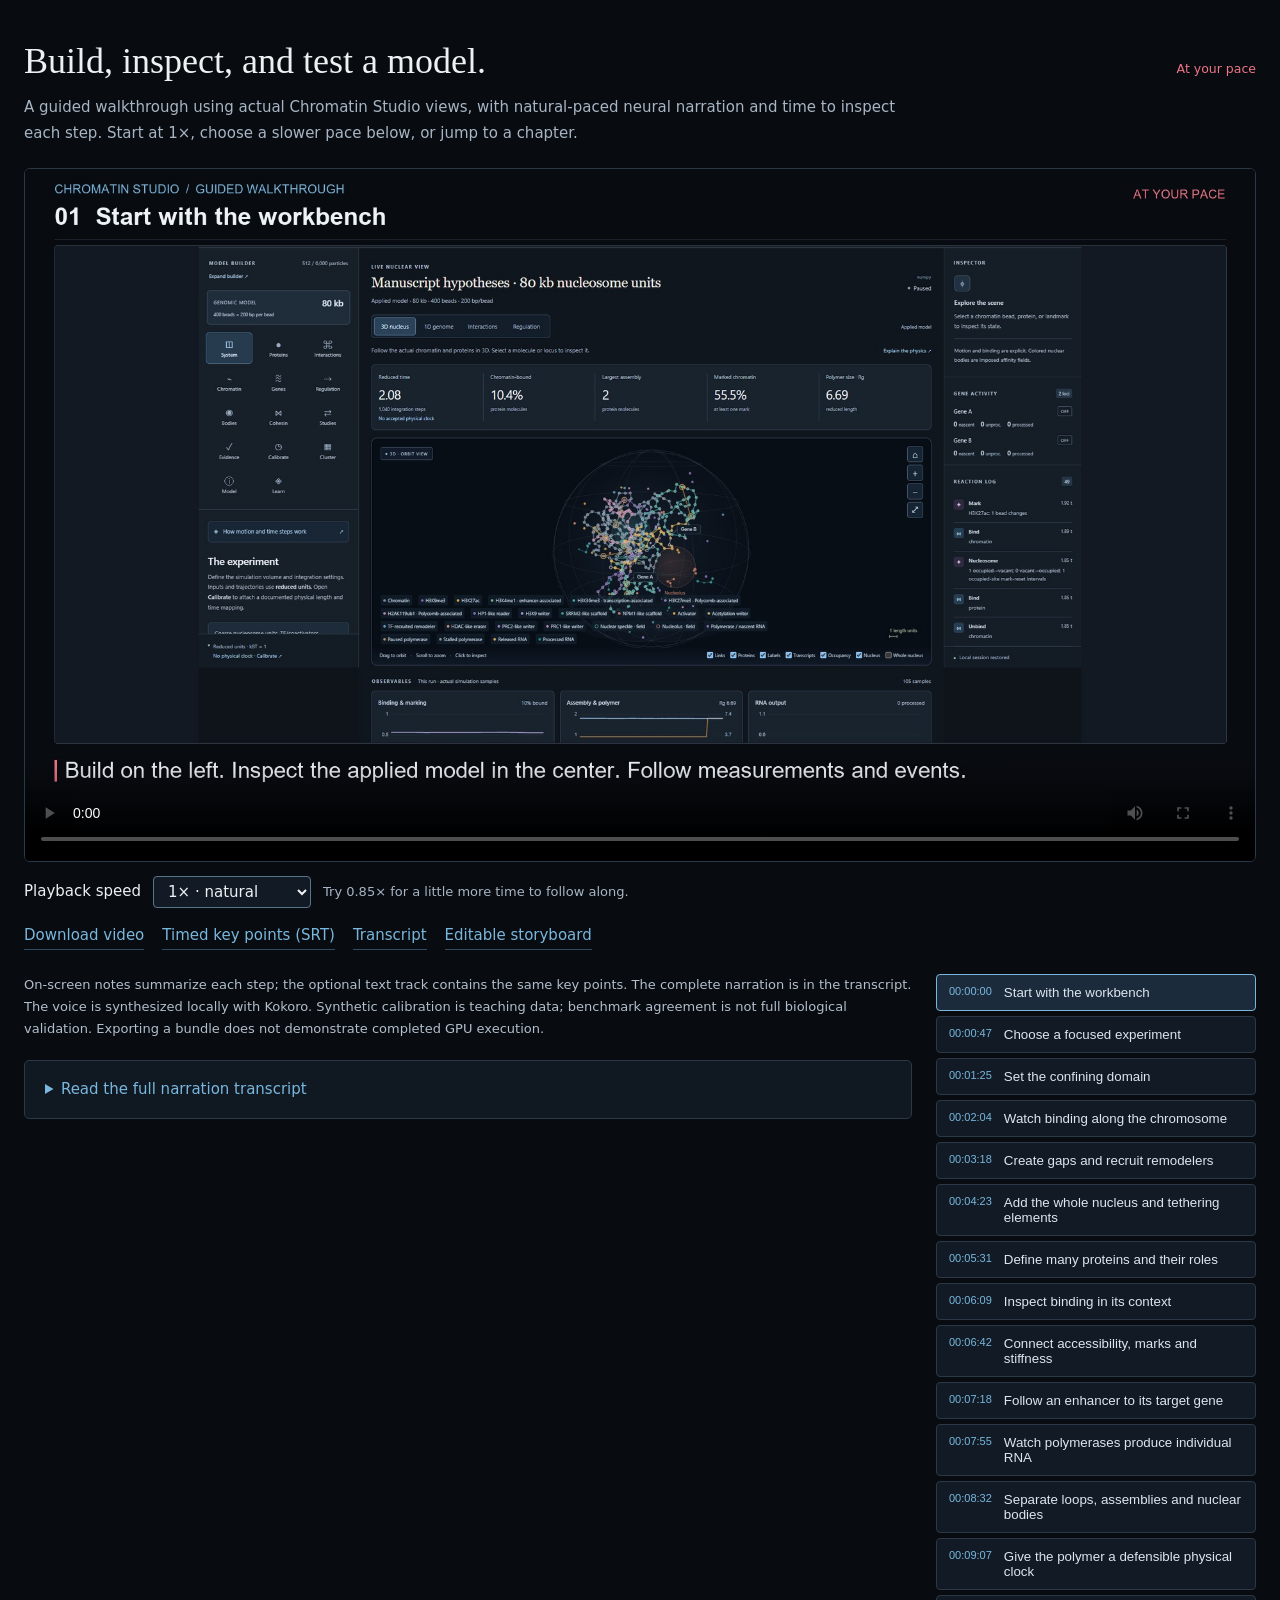
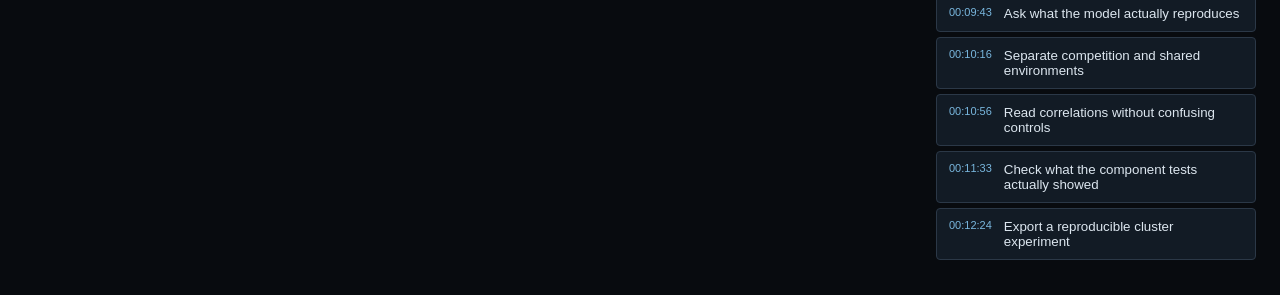
==== commit ceaae80c: "Tutorial at 200 bp per bead throughout; nucleolus faces the interior - Chapters 01 and 17 now use th" ====
--- a/tutorial/index.html
+++ b/tutorial/index.html
@@ -2,4 +2,4 @@
 :root{color-scheme:dark}*{box-sizing:border-box}body{margin:0;background:#080b0f;color:#edf1f4;font:15px/1.7 system-ui,sans-serif}main{max-width:1280px;margin:auto;padding:35px 24px}header{display:flex;justify-content:space-between;align-items:baseline;gap:20px}h1{font:36px/1.2 Georgia,serif;margin:5px 0 12px}header small{color:#ee7687;white-space:nowrap}.playback{display:flex;align-items:center;gap:12px;margin-top:14px}.playback select{font:inherit;background:#121b25;color:#edf1f4;border:1px solid #58738c;border-radius:4px;padding:5px 10px}.playback span{color:#a7b5c4;font-size:13px}.intro{color:#a7b5c4;margin:0 0 22px;max-width:900px}video{display:block;width:100%;background:#000;border:1px solid #2b3847;border-radius:6px}.layout{display:grid;grid-template-columns:1fr 320px;gap:24px;margin-top:24px}.links{display:flex;flex-wrap:wrap;gap:18px;margin-top:15px}a{color:#79b7de;text-decoration:none;border-bottom:1px solid #314c62}nav{display:grid;gap:5px;align-content:start}nav button{display:flex;gap:12px;background:#121b25;border:1px solid #2b3847;color:#dce6ef;padding:10px 12px;text-align:left;border-radius:4px;cursor:pointer}nav button:hover,nav button.active{border-color:#79b7de;background:#1b2b3b}time{color:#79b7de;font-variant-numeric:tabular-nums;font-size:11px}button:focus-visible,a:focus-visible,summary:focus-visible{outline:2px solid #79b7de;outline-offset:3px}details{border:1px solid #2b3847;border-radius:5px;padding:16px 20px;background:#101821}summary{cursor:pointer;color:#79b7de}h3{font-size:16px;margin:20px 0 7px}section p,.notes{color:#b2bfcc;font-size:13px}.notes{margin:0 0 20px}@media(max-width:800px){main{padding:22px 15px}.layout{grid-template-columns:1fr}header{display:block}h1{font-size:30px}nav{order:-1}}
 </style><main><header><h1>Build, inspect, and test a model.</h1><small>At your pace</small></header><p class="intro">A guided walkthrough using actual Chromatin Studio views, with natural-paced neural narration and time to inspect each step. Start at 1×, choose a slower pace below, or jump to a chapter.</p>
 <video controls preload="metadata" poster="chromatin-studio-tutorial-poster.jpg"><source src="chromatin-studio-tutorial.mp4" type="video/mp4"><track kind="captions" src="chromatin-studio-tutorial.vtt" srclang="en" label="English key points">Your browser does not support HTML video.</video>
-<div class="playback"><label for="playback-speed">Playback speed</label><select id="playback-speed"><option value="0.75">0.75× · slower</option><option value="0.85">0.85× · relaxed</option><option value="1" selected>1× · natural</option><option value="1.15">1.15×</option><option value="1.25">1.25×</option><option value="1.5">1.5×</option></select><span>Try 0.85× for a little more time to follow along.</span></div><div class="links"><a href="chromatin-studio-tutorial.mp4" download>Download video</a><a href="chromatin-studio-tutorial.srt" download>Timed key points (SRT)</a><a href="transcript.txt">Transcript</a><a href="storyboard.json">Editable storyboard</a></div><div class="layout"><div><p class="notes">On-screen notes summarize each step; the optional text track contains the same key points. The complete narration is in the transcript. The voice is synthesized locally with Kokoro. Synthetic calibration is teaching data; benchmark agreement is not full biological validation. Exporting a bundle does not demonstrate completed GPU execution.</p><details><summary>Read the full narration transcript</summary><section><h3>Start with the workbench</h3><p>Chromatin Studio connects a model builder, a spatial simulation, and measurements from the current run. Each chromatin bead is a coarse genomic interval, and its size is a model setting. In the detailed examples a bead is two hundred base pairs, about one nucleosome unit. This opening overview is the coarse twenty-megabase example instead: two thousand beads of ten kilobases each, so one bead is a bin covering many nucleosomes. The center shows the applied model. Builder changes belong to the draft until they are applied. Begin by checking the bead size, the run status, and the physical-clock label.</p></section><section><h3>Choose a focused experiment</h3><p>For the detailed walkthrough, choose Manuscript hypotheses at eighty kilobases. Each of its four hundred beads is two hundred base pairs, a coarse nucleosome unit that can be occupied or vacant. Nucleosome occupancy and individual transcripts are enabled. The preset includes transcription factors, coactivators, and illustrative active and repressive marks. These are starting hypotheses, not fitted biology. Expand builder gives the settings room. Ordinary edits stay in the draft until Apply and restart. How it works is a separate learning sandbox: its sliders explain equations without changing your run.</p></section><section><h3>Set the confining domain</h3><p>The polymer already has confinement. System now makes the wall explicit: outside the chosen radius, a harmonic force pushes particles inward. Increasing wall stiffness reduces penetration; zero switches the force off. This is a soft wall, so particles are not clipped back to the boundary. The diagnostics report excursions for mechanical particles and released RNA. For a small locus, this sphere is a modeled domain, not automatically an entire nucleus. Compare radius and wall strength, because packing can change contacts and transcription even when every biochemical parameter stays the same.</p></section><section><h3>Watch binding along the chromosome</h3><p>For a clear binding example, choose the twenty-five point six kilobase nucleosome-access preset. Open the one-dimensional genome and choose Live binding. Genes, nucleosome occupancy and directly bound proteins share one genomic axis. Navigate to a gene, then use Binding detail to see individual sites. Here, two hundred base pairs per bead represents a coarse nucleosome unit. In the twenty-megabase example, each symbol instead represents a much larger bin. Each molecule marker comes from a real chromatin bond; proximity alone is not binding. Run to watch bindings change, then pause and select a site. The table separates association and release hazards for each species. Times remain reduced until an empirical physical mapping is attached. All tracks restores the wider view of marks, loops, polymerases and protein preferences.</p></section><section><h3>Create gaps and recruit remodelers</h3><p>Stay in the nucleosome-access example. In Chromatin, define an initially vacant interval to create a nucleosome-free region. This sets the starting state; reassembly can fill the gap later. In Proteins, each species has separate occupied and vacant capture and release multipliers. Opening a site can favor one species and disfavor another, especially when eviction also removes a mark. Add chromatin remodeler creates an editable species and enables occupancy in the draft. Its eviction, reassembly and sliding rates act when it is attached to chromatin or recruited through a configured transcription factor. Eviction clears marks. Reassembly starts unmarked. Sliding moves occupancy and its marks into an adjacent vacant bead, conserving nucleosome number. Inspect Recorded binding and remodeling events to follow what actually occurred. These are recent recorded events, not a complete microscopic history. Apply changes only when ready to start a new run.</p></section><section><h3>Add the whole nucleus and tethering elements</h3><p>Open Bodies and add Whole nucleus. The modeled territory still sits inside its own confinement sphere, while a larger soft ellipsoidal envelope represents the nuclear periphery. Place the envelope so it meets the territory where the domain should touch the lamina. Then add tethering elements: genomic intervals, such as lamina-associated domains, whose beads can attach to the envelope or to a landmark surface. Each bead within the capture distance attaches with its own hazard and, once attached, feels a spring to a fixed anchor. Attachment can require a mark and an occupied nucleosome, and vacant sites can release faster. In 3D, tick Whole nucleus to frame the envelope, and look for amber tether links. In 1D genome, the Tethers row shows each element and its attached beads, and the Nucleosomes row marks every vacant site. Tethers are phenomenological anchors, not lamina proteins.</p></section><section><h3>Define many proteins and their roles</h3><p>Return to the eighty-kilobase manuscript example for the rest of the walkthrough. The Proteins editor defines each species independently. Expand builder gives these settings room. Set abundance, free diffusion, binding valence, mark preferences, and occupied-versus-vacant capture and release factors. A species can also write or erase a mark, or remodel nucleosomes. An IDR representation expands a molecule into a flexible chain of domain beads with binding stickers. This supports higher-order assemblies, but it is not an amino-acid-resolved protein model. Choose roles and interactions as explicit hypotheses; a biological name is not a calibrated parameter set.</p></section><section><h3>Inspect binding in its context</h3><p>The interaction view shows the current molecular network. Distinguish molecules with their own chromatin bond from those tethered indirectly through another protein. Protein pairs can bind while both are free, while one is directly chromatin-bound, or while both are bound. The affinity calculator explores an ideal diffusion-limited association estimate after physical scales are supplied. Its nominal dissociation rate follows the requested Kd under independent, well-mixed assumptions. It does not turn the simulator&#x27;s local encounter hazard into a measured molar association rate.</p></section><section><h3>Connect accessibility, marks and stiffness</h3><p>Nucleosome occupancy is an explicit local state when this option is enabled. Eviction can expose a TF site, clears marks at that site, and changes the configured local persistence multiplier. Bound writers and recruited coactivators can alter marks; spreading follows three-dimensional chromatin contacts. Mark-dependent chromatin attraction is a separate interaction from a protein&#x27;s mark preference. The learning example lets you compare occupied and vacant capture hazards and persistence values. Those numerical relationships explain a hypothesis; the illustration is not an equilibrium polymer calculation.</p></section><section><h3>Follow an enhancer to its target gene</h3><p>Regulation now shows the causal pathway for each gene. A transcription factor binds its configured region, and a coactivator is recruited through an actual protein bond. Enhancer contact can add to the target promoter&#x27;s activation and initiation rates. The rate breakdown separates the baseline, recruitment, local mark gate and optional body response. Nucleosome occupancy changes transcription factor access; recruited enzymes can alter marks and accessibility. Basal activation can remain possible without recruitment. Losing contact removes its gain, but does not instantly turn an active promoter off or erase its chromatin memory.</p></section><section><h3>Watch polymerases produce individual RNA</h3><p>Transcription is stochastic. The engine now follows promoter switches within each reaction interval, and draws initiations only during the time actually spent active. Each new polymerase moves for the time remaining after its birth. Inspect its identity, position and growing RNA length in Elongation. Nucleosomes can slow movement; configured pauses have stochastic waiting times. Completed transcripts become diffusing points that can be processed or degraded. Nascent RNA can remain after a promoter switches off, so a nascent-positive gene is not the same as an active promoter.</p></section><section><h3>Separate loops, assemblies and nuclear bodies</h3><p>Cohesin, protein assemblies and nuclear bodies organize space through different rules. Cohesin changes contacts through moving loop anchors. Protein bonds form higher-order assemblies. Speckles and the nucleolus are currently imposed fields, not self-generated condensates. In Genes, optional body responses can promote or suppress activation and initiation. A multiplier of one is neutral; the effect fades with promoter distance. These prescribed responses do not bypass the mark gate. Keep them separate from mechanical body attraction and from the speckle&#x27;s effect on released RNA processing.</p></section><section><h3>Give the polymer a defensible physical clock</h3><p>Calibrate can import a condition-specific Hansen reference. Then supply a matched, equilibrated simulation and independent length evidence. Importing data does not complete calibration. Match the observable, dimension, drift treatment and fitting window. Next, load the synthetic example to practice fitting. Inspect its overlay, residuals and slopes; it cannot be applied as experimental evidence. A shared polymer clock converts reduced durations and rates consistently, but does not independently fit protein diffusion, binding residence times, elongation or Kd. Compatible empirical mappings retain their sources and baseline model fingerprint.</p></section><section><h3>Ask what the model actually reproduces</h3><p>The benchmark panel separates implementation checks, an ideal Rouse reference, and published-figure replication. Solid curves show sampled reference trajectories; dashed curves show analytical predictions. The saved suite tests free diffusion, internal-chain motion, center-of-mass diffusion and illustrative static-loop suppression. These fixtures exercise the actual Brownian integrator but bypass the production forces and coupled reaction system. Passing them is evidence about implementation. It is not a reproduction of every figure in the cited paper, and it supplies no experimental clock.</p></section><section><h3>Separate competition and shared environments</h3><p>Studies provides a simpler model for the manuscript&#x27;s cis and trans comparison. Each simulated cell has four promoters: two genes on each of two homologs. All four share cell-wide variation. Genes on the same homolog may compete or experience a common fluctuating environment. The reference has no spatial polymer. Start with independent promoters, then add competition or shared environments separately. The experiment runs in isolation, leaving your current simulation untouched. Its purpose is to test whether a mechanism can produce a pattern, before asking whether the full spatial model or the experimental data support it.</p></section><section><h3>Read correlations without confusing controls</h3><p>After the study finishes, compare cis and trans correlations and their difference. The interval reflects sampling uncertainty, not proof of causality. Switch between latent nascent activity, detected activity and promoter state; these observables answer different questions. The spatial pilot instead measures two genes on one chain across independent replicas. Its independent-replica null is not a trans-allele control. Download the plan and results to retain parameters, seeds and limitations. Reproducing the manuscript quantitatively still requires the underlying data, matched observation models, calibrated units and substantially longer converged experiments.</p></section><section><h3>Check what the component tests actually showed</h3><p>Evidence shows the component tests that were actually run. Each study switches on one mechanism and compares the engine with its own rule, a closed-form result, or a published measurement. Those three levels are counted separately. The page only reads saved reports, so it runs nothing and leaves your simulation untouched. Select a study to see its figures. In the nucleosome kinetics study, based on Donovan and colleagues, blocking the site alone makes Reb1 and Cbf1 bind far too weakly. Matching their titrations requires slower release from the nucleosome. Hover for values, or open the table. Every check shows its accepted window, and experimental checks say whether they are input-matched, tuned, or a prediction. A pass under the provisional unit mapping is not a calibration.</p></section><section><h3>Export a reproducible cluster experiment</h3><p>When the model is ready, open Cluster job. Choose the device platform, independent replicas, output intervals and resource requests, then preview the scripts before exporting. The bundle carries the draft configuration, code, seeds and validation workflow for a fresh run. It does not resume the current live state. GPU integration is partial: only bare-polymer models run fully on the device, while forces, reactions and RNA for models with proteins still run on the CPU; speedup is not established. Keep the model, inputs and results together, and use controlled comparisons to turn a visual hypothesis into testable evidence.</p></section></details></div><nav aria-label="Tutorial chapters"><button data-start="0.0"><time>00:00:00</time><span>Start with the workbench</span></button><button data-start="41.06666666666667"><time>00:00:41</time><span>Choose a focused experiment</span></button><button data-start="77.83333333333334"><time>00:01:17</time><span>Set the confining domain</span></button><button data-start="116.56666666666668"><time>00:01:56</time><span>Watch binding along the chromosome</span></button><button data-start="168.26666666666668"><time>00:02:48</time><span>Create gaps and recruit remodelers</span></button><button data-start="226.56666666666666"><time>00:03:46</time><span>Add the whole nucleus and tethering elements</span></button><button data-start="285.56666666666666"><time>00:04:45</time><span>Define many proteins and their roles</span></button><button data-start="325.2"><time>00:05:25</time><span>Inspect binding in its context</span></button><button data-start="358.1333333333333"><time>00:05:58</time><span>Connect accessibility, marks and stiffness</span></button><button data-start="393.43333333333334"><time>00:06:33</time><span>Follow an enhancer to its target gene</span></button><button data-start="430.6666666666667"><time>00:07:10</time><span>Watch polymerases produce individual RNA</span></button><button data-start="467.70000000000005"><time>00:07:47</time><span>Separate loops, assemblies and nuclear bodies</span></button><button data-start="502.6"><time>00:08:22</time><span>Give the polymer a defensible physical clock</span></button><button data-start="539.3333333333334"><time>00:08:59</time><span>Ask what the model actually reproduces</span></button><button data-start="572.1"><time>00:09:32</time><span>Separate competition and shared environments</span></button><button data-start="611.5666666666667"><time>00:10:11</time><span>Read correlations without confusing controls</span></button><button data-start="648.4333333333334"><time>00:10:48</time><span>Check what the component tests actually showed</span></button><button data-start="699.7666666666668"><time>00:11:39</time><span>Export a reproducible cluster experiment</span></button></nav></div></main><script src="player.js" defer></script></html>+<div class="playback"><label for="playback-speed">Playback speed</label><select id="playback-speed"><option value="0.75">0.75× · slower</option><option value="0.85">0.85× · relaxed</option><option value="1" selected>1× · natural</option><option value="1.15">1.15×</option><option value="1.25">1.25×</option><option value="1.5">1.5×</option></select><span>Try 0.85× for a little more time to follow along.</span></div><div class="links"><a href="chromatin-studio-tutorial.mp4" download>Download video</a><a href="chromatin-studio-tutorial.srt" download>Timed key points (SRT)</a><a href="transcript.txt">Transcript</a><a href="storyboard.json">Editable storyboard</a></div><div class="layout"><div><p class="notes">On-screen notes summarize each step; the optional text track contains the same key points. The complete narration is in the transcript. The voice is synthesized locally with Kokoro. Synthetic calibration is teaching data; benchmark agreement is not full biological validation. Exporting a bundle does not demonstrate completed GPU execution.</p><details><summary>Read the full narration transcript</summary><section><h3>Start with the workbench</h3><p>Chromatin Studio connects a model builder, a spatial simulation, and measurements from the current run. Each chromatin bead is a stretch of DNA, and its size is a model setting. This walkthrough uses one size throughout: two hundred base pairs per bead, about one nucleosome and its linker. The example is Manuscript hypotheses at eighty kilobases: four hundred beads of two hundred base pairs each. Coarser presets also exist, where one bead stands for ten kilobases and many nucleosomes, but they are not used here. The center shows the applied model. Builder changes belong to the draft until they are applied. Begin by checking the bead size, the run status, and the physical-clock label.</p></section><section><h3>Choose a focused experiment</h3><p>The Manuscript hypotheses example is the main model for this walkthrough. Each of its four hundred beads is two hundred base pairs, a coarse nucleosome unit that can be occupied or vacant. Nucleosome occupancy and individual transcripts are enabled. The preset includes transcription factors, coactivators, and illustrative active and repressive marks. These are starting hypotheses, not fitted biology. Expand builder gives the settings room. Ordinary edits stay in the draft until Apply and restart. How it works is a separate learning sandbox: its sliders explain equations without changing your run.</p></section><section><h3>Set the confining domain</h3><p>The polymer already has confinement. System now makes the wall explicit: outside the chosen radius, a harmonic force pushes particles inward. Increasing wall stiffness reduces penetration; zero switches the force off. This is a soft wall, so particles are not clipped back to the boundary. The diagnostics report excursions for mechanical particles and released RNA. For a small locus, this sphere is a modeled domain, not automatically an entire nucleus. Compare radius and wall strength, because packing can change contacts and transcription even when every biochemical parameter stays the same.</p></section><section><h3>Watch binding along the chromosome</h3><p>For a clearer view of binding, switch to a smaller example. In the Experiment menu it is called Live nucleosome access, twenty-five point six kilobases. That simply means a twenty-five point six kilobase stretch of chromatin: one hundred twenty-eight beads, still two hundred base pairs each, set up so that nucleosomes visibly control which sites proteins can reach. Open the one-dimensional genome and choose Live binding. Genes, nucleosome occupancy and directly bound proteins share one genomic axis. Navigate to a gene, then use Binding detail to see individual sites. Each molecule marker comes from a real chromatin bond; proximity alone is not binding. Run to watch bindings change, then pause and select a site. The table gives two rates for each protein. The association hazard is how often a nearby molecule binds, per unit of time. The release hazard is how often a bound molecule lets go; one over the release hazard is the average time it stays bound. Times remain reduced until an empirical physical mapping is attached. All tracks restores the wider view of marks, loops, polymerases and protein preferences.</p></section><section><h3>Create gaps and recruit remodelers</h3><p>Stay in the twenty-five point six kilobase nucleosome-access example. In Chromatin, define an initially vacant interval to create a nucleosome-free region. This sets the starting state; reassembly can fill the gap later. In Proteins, each species has separate multipliers for occupied and vacant sites: one scales how often it binds, the other how quickly it lets go. Opening a site can favor one species and disfavor another, especially when eviction also removes a mark. Add chromatin remodeler creates an editable species and enables occupancy in the draft. Its eviction, reassembly and sliding rates act when it is attached to chromatin or recruited through a configured transcription factor. Eviction clears marks. Reassembly starts unmarked. Sliding moves occupancy and its marks into an adjacent vacant bead, conserving nucleosome number. Inspect Recorded binding and remodeling events to follow what actually occurred. These are recent recorded events, not a complete microscopic history. Apply changes only when ready to start a new run.</p></section><section><h3>Add the whole nucleus and tethering elements</h3><p>Return to the eighty-kilobase example, open Bodies and add Whole nucleus. The modeled region still sits inside its own confinement sphere, while a much larger soft envelope represents the nuclear periphery. The region is a small part of the nucleus, so one side of it meets the envelope. By default that is the side away from the nucleolus, which faces the nuclear interior; you can move the envelope. Then add tethering elements: genomic intervals, such as lamina-associated domains, whose beads can attach to the envelope or to a landmark surface. Each bead within the capture distance attaches with its own hazard and, once attached, feels a spring to a fixed anchor. Attachment can require a mark and an occupied nucleosome, and vacant sites can release faster. In 3D, tick Whole nucleus to frame the envelope, and look for amber tether links. In 1D genome, the Tethers row shows attached beads, and the Nucleosomes row marks every vacant site. Tethers are phenomenological anchors, not lamina proteins.</p></section><section><h3>Define many proteins and their roles</h3><p>The rest of the walkthrough stays in the eighty-kilobase example. The Proteins editor defines each species independently. Expand builder gives these settings room. Set abundance, free diffusion, binding valence, mark preferences, and occupied-versus-vacant capture and release factors. A species can also write or erase a mark, or remodel nucleosomes. An IDR representation expands a molecule into a flexible chain of domain beads with binding stickers. This supports higher-order assemblies, but it is not an amino-acid-resolved protein model. Choose roles and interactions as explicit hypotheses; a biological name is not a calibrated parameter set.</p></section><section><h3>Inspect binding in its context</h3><p>The interaction view shows the current molecular network. Distinguish molecules with their own chromatin bond from those tethered indirectly through another protein. Protein pairs can bind while both are free, while one is directly chromatin-bound, or while both are bound. The affinity calculator explores an ideal diffusion-limited association estimate after physical scales are supplied. Its nominal dissociation rate follows the requested Kd under independent, well-mixed assumptions. It does not turn the simulator&#x27;s local encounter hazard into a measured molar association rate.</p></section><section><h3>Connect accessibility, marks and stiffness</h3><p>Nucleosome occupancy is an explicit local state when this option is enabled. Eviction can expose a TF site, clears marks at that site, and changes the configured local persistence multiplier. Bound writers and recruited coactivators can alter marks; spreading follows three-dimensional chromatin contacts. Mark-dependent chromatin attraction is a separate interaction from a protein&#x27;s mark preference. The learning example lets you compare occupied and vacant capture hazards and persistence values. Those numerical relationships explain a hypothesis; the illustration is not an equilibrium polymer calculation.</p></section><section><h3>Follow an enhancer to its target gene</h3><p>Regulation now shows the causal pathway for each gene. A transcription factor binds its configured region, and a coactivator is recruited through an actual protein bond. Enhancer contact can add to the target promoter&#x27;s activation and initiation rates. The rate breakdown separates the baseline, recruitment, local mark gate and optional body response. Nucleosome occupancy changes transcription factor access; recruited enzymes can alter marks and accessibility. Basal activation can remain possible without recruitment. Losing contact removes its gain, but does not instantly turn an active promoter off or erase its chromatin memory.</p></section><section><h3>Watch polymerases produce individual RNA</h3><p>Transcription is stochastic. The engine now follows promoter switches within each reaction interval, and draws initiations only during the time actually spent active. Each new polymerase moves for the time remaining after its birth. Inspect its identity, position and growing RNA length in Elongation. Nucleosomes can slow movement; configured pauses have stochastic waiting times. Completed transcripts become diffusing points that can be processed or degraded. Nascent RNA can remain after a promoter switches off, so a nascent-positive gene is not the same as an active promoter.</p></section><section><h3>Separate loops, assemblies and nuclear bodies</h3><p>Cohesin, protein assemblies and nuclear bodies organize space through different rules. Cohesin changes contacts through moving loop anchors. Protein bonds form higher-order assemblies. Speckles and the nucleolus are currently imposed fields, not self-generated condensates. In Genes, optional body responses can promote or suppress activation and initiation. A multiplier of one is neutral; the effect fades with promoter distance. These prescribed responses do not bypass the mark gate. Keep them separate from mechanical body attraction and from the speckle&#x27;s effect on released RNA processing.</p></section><section><h3>Give the polymer a defensible physical clock</h3><p>Calibrate can import a condition-specific Hansen reference. Then supply a matched, equilibrated simulation and independent length evidence. Importing data does not complete calibration. Match the observable, dimension, drift treatment and fitting window. Next, load the synthetic example to practice fitting. Inspect its overlay, residuals and slopes; it cannot be applied as experimental evidence. A shared polymer clock converts reduced durations and rates consistently, but does not independently fit protein diffusion, binding residence times, elongation or Kd. Compatible empirical mappings retain their sources and baseline model fingerprint.</p></section><section><h3>Ask what the model actually reproduces</h3><p>The benchmark panel separates implementation checks, an ideal Rouse reference, and published-figure replication. Solid curves show sampled reference trajectories; dashed curves show analytical predictions. The saved suite tests free diffusion, internal-chain motion, center-of-mass diffusion and illustrative static-loop suppression. These fixtures exercise the actual Brownian integrator but bypass the production forces and coupled reaction system. Passing them is evidence about implementation. It is not a reproduction of every figure in the cited paper, and it supplies no experimental clock.</p></section><section><h3>Separate competition and shared environments</h3><p>Studies provides a simpler model for the manuscript&#x27;s cis and trans comparison. Each simulated cell has four promoters: two genes on each of two homologs. All four share cell-wide variation. Genes on the same homolog may compete or experience a common fluctuating environment. The reference has no spatial polymer. Start with independent promoters, then add competition or shared environments separately. The experiment runs in isolation, leaving your current simulation untouched. Its purpose is to test whether a mechanism can produce a pattern, before asking whether the full spatial model or the experimental data support it.</p></section><section><h3>Read correlations without confusing controls</h3><p>After the study finishes, compare cis and trans correlations and their difference. The interval reflects sampling uncertainty, not proof of causality. Switch between latent nascent activity, detected activity and promoter state; these observables answer different questions. The spatial pilot instead measures two genes on one chain across independent replicas. Its independent-replica null is not a trans-allele control. Download the plan and results to retain parameters, seeds and limitations. Reproducing the manuscript quantitatively still requires the underlying data, matched observation models, calibrated units and substantially longer converged experiments.</p></section><section><h3>Check what the component tests actually showed</h3><p>Evidence shows the component tests that were actually run. Each study switches on one mechanism and compares the engine with its own rule, a closed-form result, or a published measurement. Those three levels are counted separately. The page only reads saved reports, so it runs nothing and leaves your simulation untouched. Select a study to see its figures. In the nucleosome kinetics study, based on Donovan and colleagues, blocking the site alone makes Reb1 and Cbf1 bind far too weakly. Matching their titrations requires slower release from the nucleosome. Hover for values, or open the table. Every check shows its accepted window, and experimental checks say whether they are input-matched, tuned, or a prediction. A pass under the provisional unit mapping is not a calibration.</p></section><section><h3>Export a reproducible cluster experiment</h3><p>When the model is ready, open Cluster job. Choose the device platform, independent replicas, output intervals and resource requests, then preview the scripts before exporting. The bundle carries the draft configuration, code, seeds and validation workflow for a fresh run. It does not resume the current live state. GPU integration is partial: only bare-polymer models run fully on the device, while forces, reactions and RNA for models with proteins still run on the CPU; speedup is not established. Keep the model, inputs and results together, and use controlled comparisons to turn a visual hypothesis into testable evidence.</p></section></details></div><nav aria-label="Tutorial chapters"><button data-start="0.0"><time>00:00:00</time><span>Start with the workbench</span></button><button data-start="47.96666666666667"><time>00:00:47</time><span>Choose a focused experiment</span></button><button data-start="85.66666666666667"><time>00:01:25</time><span>Set the confining domain</span></button><button data-start="124.4"><time>00:02:04</time><span>Watch binding along the chromosome</span></button><button data-start="198.83333333333334"><time>00:03:18</time><span>Create gaps and recruit remodelers</span></button><button data-start="263.7"><time>00:04:23</time><span>Add the whole nucleus and tethering elements</span></button><button data-start="331.0333333333333"><time>00:05:31</time><span>Define many proteins and their roles</span></button><button data-start="369.79999999999995"><time>00:06:09</time><span>Inspect binding in its context</span></button><button data-start="402.7333333333333"><time>00:06:42</time><span>Connect accessibility, marks and stiffness</span></button><button data-start="438.0333333333333"><time>00:07:18</time><span>Follow an enhancer to its target gene</span></button><button data-start="475.26666666666665"><time>00:07:55</time><span>Watch polymerases produce individual RNA</span></button><button data-start="512.3"><time>00:08:32</time><span>Separate loops, assemblies and nuclear bodies</span></button><button data-start="547.1999999999999"><time>00:09:07</time><span>Give the polymer a defensible physical clock</span></button><button data-start="583.9333333333333"><time>00:09:43</time><span>Ask what the model actually reproduces</span></button><button data-start="616.6999999999999"><time>00:10:16</time><span>Separate competition and shared environments</span></button><button data-start="656.1666666666666"><time>00:10:56</time><span>Read correlations without confusing controls</span></button><button data-start="693.0333333333333"><time>00:11:33</time><span>Check what the component tests actually showed</span></button><button data-start="744.3666666666667"><time>00:12:24</time><span>Export a reproducible cluster experiment</span></button></nav></div></main><script src="player.js" defer></script></html>
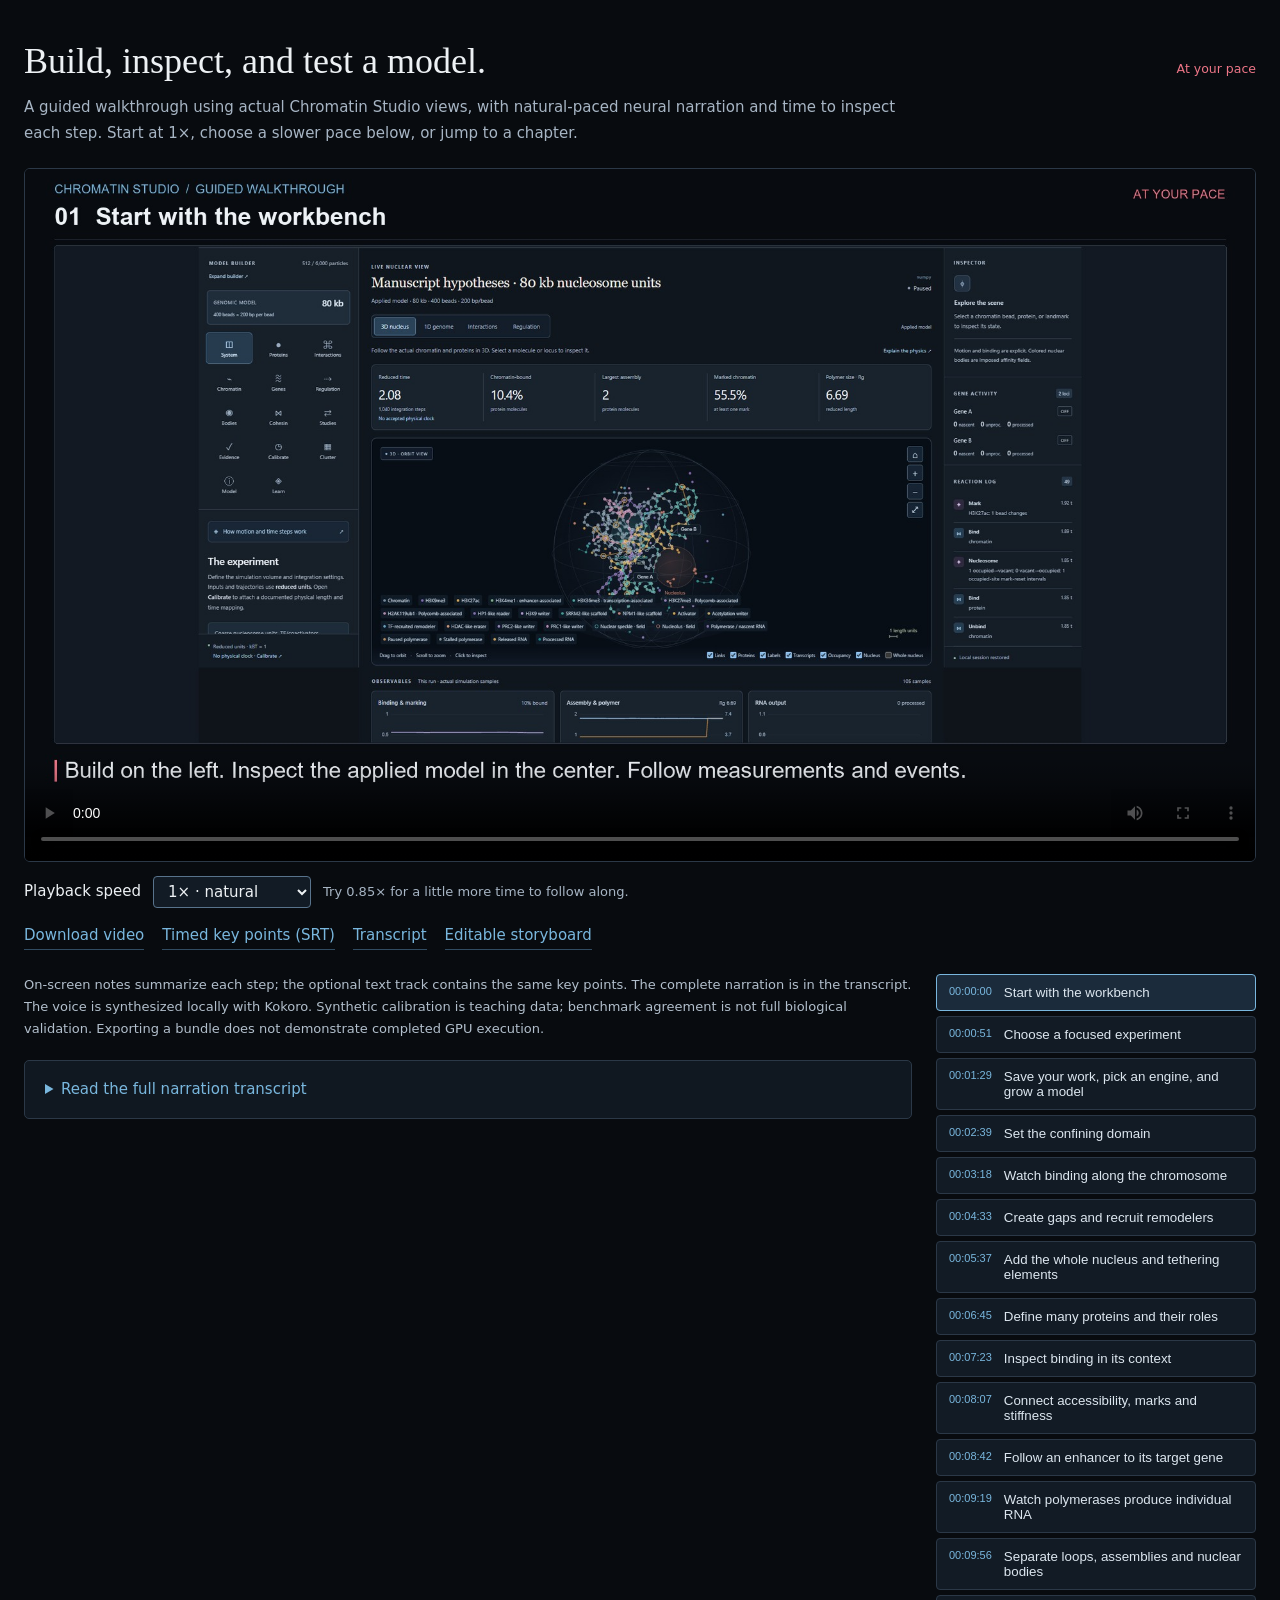
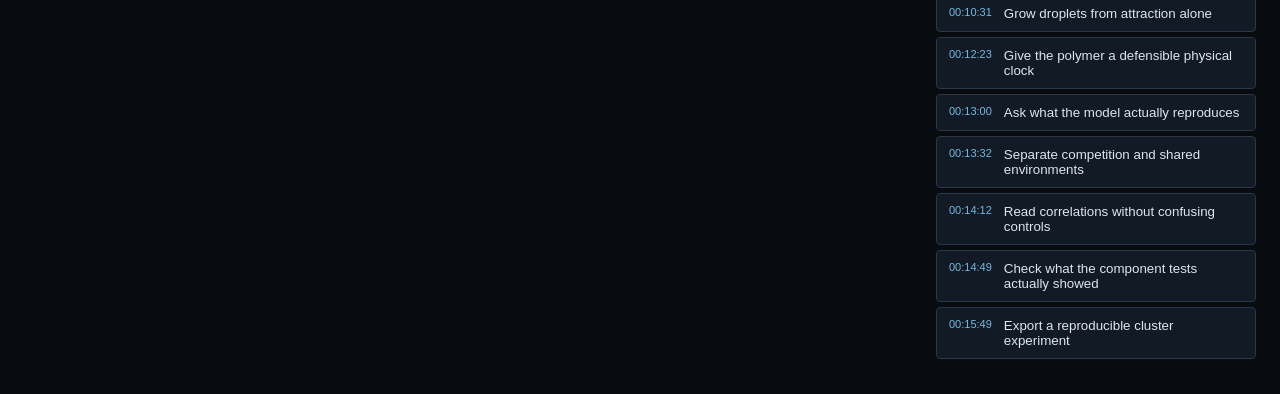
==== commit fba988ad: "Tutorial: 20 chapters covering the current software - New chapter "Save your work, pick an engine, a" ====
--- a/tutorial/index.html
+++ b/tutorial/index.html
@@ -2,4 +2,4 @@
 :root{color-scheme:dark}*{box-sizing:border-box}body{margin:0;background:#080b0f;color:#edf1f4;font:15px/1.7 system-ui,sans-serif}main{max-width:1280px;margin:auto;padding:35px 24px}header{display:flex;justify-content:space-between;align-items:baseline;gap:20px}h1{font:36px/1.2 Georgia,serif;margin:5px 0 12px}header small{color:#ee7687;white-space:nowrap}.playback{display:flex;align-items:center;gap:12px;margin-top:14px}.playback select{font:inherit;background:#121b25;color:#edf1f4;border:1px solid #58738c;border-radius:4px;padding:5px 10px}.playback span{color:#a7b5c4;font-size:13px}.intro{color:#a7b5c4;margin:0 0 22px;max-width:900px}video{display:block;width:100%;background:#000;border:1px solid #2b3847;border-radius:6px}.layout{display:grid;grid-template-columns:1fr 320px;gap:24px;margin-top:24px}.links{display:flex;flex-wrap:wrap;gap:18px;margin-top:15px}a{color:#79b7de;text-decoration:none;border-bottom:1px solid #314c62}nav{display:grid;gap:5px;align-content:start}nav button{display:flex;gap:12px;background:#121b25;border:1px solid #2b3847;color:#dce6ef;padding:10px 12px;text-align:left;border-radius:4px;cursor:pointer}nav button:hover,nav button.active{border-color:#79b7de;background:#1b2b3b}time{color:#79b7de;font-variant-numeric:tabular-nums;font-size:11px}button:focus-visible,a:focus-visible,summary:focus-visible{outline:2px solid #79b7de;outline-offset:3px}details{border:1px solid #2b3847;border-radius:5px;padding:16px 20px;background:#101821}summary{cursor:pointer;color:#79b7de}h3{font-size:16px;margin:20px 0 7px}section p,.notes{color:#b2bfcc;font-size:13px}.notes{margin:0 0 20px}@media(max-width:800px){main{padding:22px 15px}.layout{grid-template-columns:1fr}header{display:block}h1{font-size:30px}nav{order:-1}}
 </style><main><header><h1>Build, inspect, and test a model.</h1><small>At your pace</small></header><p class="intro">A guided walkthrough using actual Chromatin Studio views, with natural-paced neural narration and time to inspect each step. Start at 1×, choose a slower pace below, or jump to a chapter.</p>
 <video controls preload="metadata" poster="chromatin-studio-tutorial-poster.jpg"><source src="chromatin-studio-tutorial.mp4" type="video/mp4"><track kind="captions" src="chromatin-studio-tutorial.vtt" srclang="en" label="English key points">Your browser does not support HTML video.</video>
-<div class="playback"><label for="playback-speed">Playback speed</label><select id="playback-speed"><option value="0.75">0.75× · slower</option><option value="0.85">0.85× · relaxed</option><option value="1" selected>1× · natural</option><option value="1.15">1.15×</option><option value="1.25">1.25×</option><option value="1.5">1.5×</option></select><span>Try 0.85× for a little more time to follow along.</span></div><div class="links"><a href="chromatin-studio-tutorial.mp4" download>Download video</a><a href="chromatin-studio-tutorial.srt" download>Timed key points (SRT)</a><a href="transcript.txt">Transcript</a><a href="storyboard.json">Editable storyboard</a></div><div class="layout"><div><p class="notes">On-screen notes summarize each step; the optional text track contains the same key points. The complete narration is in the transcript. The voice is synthesized locally with Kokoro. Synthetic calibration is teaching data; benchmark agreement is not full biological validation. Exporting a bundle does not demonstrate completed GPU execution.</p><details><summary>Read the full narration transcript</summary><section><h3>Start with the workbench</h3><p>Chromatin Studio connects a model builder, a spatial simulation, and measurements from the current run. Each chromatin bead is a stretch of DNA, and its size is a model setting. This walkthrough uses one size throughout: two hundred base pairs per bead, about one nucleosome and its linker. The example is Manuscript hypotheses at eighty kilobases: four hundred beads of two hundred base pairs each. Coarser presets also exist, where one bead stands for ten kilobases and many nucleosomes, but they are not used here. The center shows the applied model. Builder changes belong to the draft until they are applied. Begin by checking the bead size, the run status, and the physical-clock label.</p></section><section><h3>Choose a focused experiment</h3><p>The Manuscript hypotheses example is the main model for this walkthrough. Each of its four hundred beads is two hundred base pairs, a coarse nucleosome unit that can be occupied or vacant. Nucleosome occupancy and individual transcripts are enabled. The preset includes transcription factors, coactivators, and illustrative active and repressive marks. These are starting hypotheses, not fitted biology. Expand builder gives the settings room. Ordinary edits stay in the draft until Apply and restart. How it works is a separate learning sandbox: its sliders explain equations without changing your run.</p></section><section><h3>Set the confining domain</h3><p>The polymer already has confinement. System now makes the wall explicit: outside the chosen radius, a harmonic force pushes particles inward. Increasing wall stiffness reduces penetration; zero switches the force off. This is a soft wall, so particles are not clipped back to the boundary. The diagnostics report excursions for mechanical particles and released RNA. For a small locus, this sphere is a modeled domain, not automatically an entire nucleus. Compare radius and wall strength, because packing can change contacts and transcription even when every biochemical parameter stays the same.</p></section><section><h3>Watch binding along the chromosome</h3><p>For a clearer view of binding, switch to a smaller example. In the Experiment menu it is called Live nucleosome access, twenty-five point six kilobases. That simply means a twenty-five point six kilobase stretch of chromatin: one hundred twenty-eight beads, still two hundred base pairs each, set up so that nucleosomes visibly control which sites proteins can reach. Open the one-dimensional genome and choose Live binding. Genes, nucleosome occupancy and directly bound proteins share one genomic axis. Navigate to a gene, then use Binding detail to see individual sites. Each molecule marker comes from a real chromatin bond; proximity alone is not binding. Run to watch bindings change, then pause and select a site. The table gives two rates for each protein. The association hazard is how often a nearby molecule binds, per unit of time. The release hazard is how often a bound molecule lets go; one over the release hazard is the average time it stays bound. Times remain reduced until an empirical physical mapping is attached. All tracks restores the wider view of marks, loops, polymerases and protein preferences.</p></section><section><h3>Create gaps and recruit remodelers</h3><p>Stay in the twenty-five point six kilobase nucleosome-access example. In Chromatin, define an initially vacant interval to create a nucleosome-free region. This sets the starting state; reassembly can fill the gap later. In Proteins, each species has separate multipliers for occupied and vacant sites: one scales how often it binds, the other how quickly it lets go. Opening a site can favor one species and disfavor another, especially when eviction also removes a mark. Add chromatin remodeler creates an editable species and enables occupancy in the draft. Its eviction, reassembly and sliding rates act when it is attached to chromatin or recruited through a configured transcription factor. Eviction clears marks. Reassembly starts unmarked. Sliding moves occupancy and its marks into an adjacent vacant bead, conserving nucleosome number. Inspect Recorded binding and remodeling events to follow what actually occurred. These are recent recorded events, not a complete microscopic history. Apply changes only when ready to start a new run.</p></section><section><h3>Add the whole nucleus and tethering elements</h3><p>Return to the eighty-kilobase example, open Bodies and add Whole nucleus. The modeled region still sits inside its own confinement sphere, while a much larger soft envelope represents the nuclear periphery. The region is a small part of the nucleus, so one side of it meets the envelope. By default that is the side away from the nucleolus, which faces the nuclear interior; you can move the envelope. Then add tethering elements: genomic intervals, such as lamina-associated domains, whose beads can attach to the envelope or to a landmark surface. Each bead within the capture distance attaches with its own hazard and, once attached, feels a spring to a fixed anchor. Attachment can require a mark and an occupied nucleosome, and vacant sites can release faster. In 3D, tick Whole nucleus to frame the envelope, and look for amber tether links. In 1D genome, the Tethers row shows attached beads, and the Nucleosomes row marks every vacant site. Tethers are phenomenological anchors, not lamina proteins.</p></section><section><h3>Define many proteins and their roles</h3><p>The rest of the walkthrough stays in the eighty-kilobase example. The Proteins editor defines each species independently. Expand builder gives these settings room. Set abundance, free diffusion, binding valence, mark preferences, and occupied-versus-vacant capture and release factors. A species can also write or erase a mark, or remodel nucleosomes. An IDR representation expands a molecule into a flexible chain of domain beads with binding stickers. This supports higher-order assemblies, but it is not an amino-acid-resolved protein model. Choose roles and interactions as explicit hypotheses; a biological name is not a calibrated parameter set.</p></section><section><h3>Inspect binding in its context</h3><p>The interaction view shows the current molecular network. Distinguish molecules with their own chromatin bond from those tethered indirectly through another protein. Protein pairs can bind while both are free, while one is directly chromatin-bound, or while both are bound. The affinity calculator explores an ideal diffusion-limited association estimate after physical scales are supplied. Its nominal dissociation rate follows the requested Kd under independent, well-mixed assumptions. It does not turn the simulator&#x27;s local encounter hazard into a measured molar association rate.</p></section><section><h3>Connect accessibility, marks and stiffness</h3><p>Nucleosome occupancy is an explicit local state when this option is enabled. Eviction can expose a TF site, clears marks at that site, and changes the configured local persistence multiplier. Bound writers and recruited coactivators can alter marks; spreading follows three-dimensional chromatin contacts. Mark-dependent chromatin attraction is a separate interaction from a protein&#x27;s mark preference. The learning example lets you compare occupied and vacant capture hazards and persistence values. Those numerical relationships explain a hypothesis; the illustration is not an equilibrium polymer calculation.</p></section><section><h3>Follow an enhancer to its target gene</h3><p>Regulation now shows the causal pathway for each gene. A transcription factor binds its configured region, and a coactivator is recruited through an actual protein bond. Enhancer contact can add to the target promoter&#x27;s activation and initiation rates. The rate breakdown separates the baseline, recruitment, local mark gate and optional body response. Nucleosome occupancy changes transcription factor access; recruited enzymes can alter marks and accessibility. Basal activation can remain possible without recruitment. Losing contact removes its gain, but does not instantly turn an active promoter off or erase its chromatin memory.</p></section><section><h3>Watch polymerases produce individual RNA</h3><p>Transcription is stochastic. The engine now follows promoter switches within each reaction interval, and draws initiations only during the time actually spent active. Each new polymerase moves for the time remaining after its birth. Inspect its identity, position and growing RNA length in Elongation. Nucleosomes can slow movement; configured pauses have stochastic waiting times. Completed transcripts become diffusing points that can be processed or degraded. Nascent RNA can remain after a promoter switches off, so a nascent-positive gene is not the same as an active promoter.</p></section><section><h3>Separate loops, assemblies and nuclear bodies</h3><p>Cohesin, protein assemblies and nuclear bodies organize space through different rules. Cohesin changes contacts through moving loop anchors. Protein bonds form higher-order assemblies. Speckles and the nucleolus are currently imposed fields, not self-generated condensates. In Genes, optional body responses can promote or suppress activation and initiation. A multiplier of one is neutral; the effect fades with promoter distance. These prescribed responses do not bypass the mark gate. Keep them separate from mechanical body attraction and from the speckle&#x27;s effect on released RNA processing.</p></section><section><h3>Give the polymer a defensible physical clock</h3><p>Calibrate can import a condition-specific Hansen reference. Then supply a matched, equilibrated simulation and independent length evidence. Importing data does not complete calibration. Match the observable, dimension, drift treatment and fitting window. Next, load the synthetic example to practice fitting. Inspect its overlay, residuals and slopes; it cannot be applied as experimental evidence. A shared polymer clock converts reduced durations and rates consistently, but does not independently fit protein diffusion, binding residence times, elongation or Kd. Compatible empirical mappings retain their sources and baseline model fingerprint.</p></section><section><h3>Ask what the model actually reproduces</h3><p>The benchmark panel separates implementation checks, an ideal Rouse reference, and published-figure replication. Solid curves show sampled reference trajectories; dashed curves show analytical predictions. The saved suite tests free diffusion, internal-chain motion, center-of-mass diffusion and illustrative static-loop suppression. These fixtures exercise the actual Brownian integrator but bypass the production forces and coupled reaction system. Passing them is evidence about implementation. It is not a reproduction of every figure in the cited paper, and it supplies no experimental clock.</p></section><section><h3>Separate competition and shared environments</h3><p>Studies provides a simpler model for the manuscript&#x27;s cis and trans comparison. Each simulated cell has four promoters: two genes on each of two homologs. All four share cell-wide variation. Genes on the same homolog may compete or experience a common fluctuating environment. The reference has no spatial polymer. Start with independent promoters, then add competition or shared environments separately. The experiment runs in isolation, leaving your current simulation untouched. Its purpose is to test whether a mechanism can produce a pattern, before asking whether the full spatial model or the experimental data support it.</p></section><section><h3>Read correlations without confusing controls</h3><p>After the study finishes, compare cis and trans correlations and their difference. The interval reflects sampling uncertainty, not proof of causality. Switch between latent nascent activity, detected activity and promoter state; these observables answer different questions. The spatial pilot instead measures two genes on one chain across independent replicas. Its independent-replica null is not a trans-allele control. Download the plan and results to retain parameters, seeds and limitations. Reproducing the manuscript quantitatively still requires the underlying data, matched observation models, calibrated units and substantially longer converged experiments.</p></section><section><h3>Check what the component tests actually showed</h3><p>Evidence shows the component tests that were actually run. Each study switches on one mechanism and compares the engine with its own rule, a closed-form result, or a published measurement. Those three levels are counted separately. The page only reads saved reports, so it runs nothing and leaves your simulation untouched. Select a study to see its figures. In the nucleosome kinetics study, based on Donovan and colleagues, blocking the site alone makes Reb1 and Cbf1 bind far too weakly. Matching their titrations requires slower release from the nucleosome. Hover for values, or open the table. Every check shows its accepted window, and experimental checks say whether they are input-matched, tuned, or a prediction. A pass under the provisional unit mapping is not a calibration.</p></section><section><h3>Export a reproducible cluster experiment</h3><p>When the model is ready, open Cluster job. Choose the device platform, independent replicas, output intervals and resource requests, then preview the scripts before exporting. The bundle carries the draft configuration, code, seeds and validation workflow for a fresh run. It does not resume the current live state. GPU integration is partial: only bare-polymer models run fully on the device, while forces, reactions and RNA for models with proteins still run on the CPU; speedup is not established. Keep the model, inputs and results together, and use controlled comparisons to turn a visual hypothesis into testable evidence.</p></section></details></div><nav aria-label="Tutorial chapters"><button data-start="0.0"><time>00:00:00</time><span>Start with the workbench</span></button><button data-start="47.96666666666667"><time>00:00:47</time><span>Choose a focused experiment</span></button><button data-start="85.66666666666667"><time>00:01:25</time><span>Set the confining domain</span></button><button data-start="124.4"><time>00:02:04</time><span>Watch binding along the chromosome</span></button><button data-start="198.83333333333334"><time>00:03:18</time><span>Create gaps and recruit remodelers</span></button><button data-start="263.7"><time>00:04:23</time><span>Add the whole nucleus and tethering elements</span></button><button data-start="331.0333333333333"><time>00:05:31</time><span>Define many proteins and their roles</span></button><button data-start="369.79999999999995"><time>00:06:09</time><span>Inspect binding in its context</span></button><button data-start="402.7333333333333"><time>00:06:42</time><span>Connect accessibility, marks and stiffness</span></button><button data-start="438.0333333333333"><time>00:07:18</time><span>Follow an enhancer to its target gene</span></button><button data-start="475.26666666666665"><time>00:07:55</time><span>Watch polymerases produce individual RNA</span></button><button data-start="512.3"><time>00:08:32</time><span>Separate loops, assemblies and nuclear bodies</span></button><button data-start="547.1999999999999"><time>00:09:07</time><span>Give the polymer a defensible physical clock</span></button><button data-start="583.9333333333333"><time>00:09:43</time><span>Ask what the model actually reproduces</span></button><button data-start="616.6999999999999"><time>00:10:16</time><span>Separate competition and shared environments</span></button><button data-start="656.1666666666666"><time>00:10:56</time><span>Read correlations without confusing controls</span></button><button data-start="693.0333333333333"><time>00:11:33</time><span>Check what the component tests actually showed</span></button><button data-start="744.3666666666667"><time>00:12:24</time><span>Export a reproducible cluster experiment</span></button></nav></div></main><script src="player.js" defer></script></html>+<div class="playback"><label for="playback-speed">Playback speed</label><select id="playback-speed"><option value="0.75">0.75× · slower</option><option value="0.85">0.85× · relaxed</option><option value="1" selected>1× · natural</option><option value="1.15">1.15×</option><option value="1.25">1.25×</option><option value="1.5">1.5×</option></select><span>Try 0.85× for a little more time to follow along.</span></div><div class="links"><a href="chromatin-studio-tutorial.mp4" download>Download video</a><a href="chromatin-studio-tutorial.srt" download>Timed key points (SRT)</a><a href="transcript.txt">Transcript</a><a href="storyboard.json">Editable storyboard</a></div><div class="layout"><div><p class="notes">On-screen notes summarize each step; the optional text track contains the same key points. The complete narration is in the transcript. The voice is synthesized locally with Kokoro. Synthetic calibration is teaching data; benchmark agreement is not full biological validation. Exporting a bundle does not demonstrate completed GPU execution.</p><details><summary>Read the full narration transcript</summary><section><h3>Start with the workbench</h3><p>Chromatin Studio connects a model builder, a spatial simulation, and measurements from the current run. Each chromatin bead is a stretch of DNA, and its size is a model setting. This walkthrough uses one size throughout: two hundred base pairs per bead, about one nucleosome and its linker. The example is Manuscript hypotheses at eighty kilobases: four hundred beads of two hundred base pairs each. The default model and the small presets all use this size. Only the twenty-megabase presets keep coarse ten-kilobase beads, each standing for many nucleosomes, and they are not shown here. The center shows the applied model. Builder changes belong to the draft until they are applied. Begin by checking the bead size, the run status, and the physical-clock label.</p></section><section><h3>Choose a focused experiment</h3><p>The Manuscript hypotheses example is the main model for this walkthrough. Each of its four hundred beads is two hundred base pairs, a coarse nucleosome unit that can be occupied or vacant. Nucleosome occupancy and individual transcripts are enabled. The preset includes transcription factors, coactivators, and illustrative active and repressive marks. These are starting hypotheses, not fitted biology. Expand builder gives the settings room. Ordinary edits stay in the draft until Apply and restart. How it works is a separate learning sandbox: its sliders explain equations without changing your run.</p></section><section><h3>Save your work, pick an engine, and grow a model</h3><p>Three everyday tools sit in the top bar. Import loads a model file into the draft, and Export saves the draft as a model file, so an experiment can be shared or rebuilt exactly. Save run downloads the applied model together with its current state and the history the server recorded. That is one snapshot plus measurements, not a full trajectory. Beside the Experiment menu, Engine chooses how the run is integrated. Brownian reference is the built-in engine used throughout this tutorial. Polychrom with OpenMM is an integration adapter: forces and reactions still run on the CPU. The Model tab lists which engines are installed here. Model size is no longer capped. In this example the chain was raised to five thousand beads, one megabase. The model still runs, but the notes below the observables now include a Large model warning, because the live engine and the 3D view were sized for about four thousand beads and six thousand particles. Open these model notes whenever you change a model.</p></section><section><h3>Set the confining domain</h3><p>The polymer already has confinement. System now makes the wall explicit: outside the chosen radius, a harmonic force pushes particles inward. Increasing wall stiffness reduces penetration; zero switches the force off. This is a soft wall, so particles are not clipped back to the boundary. The diagnostics report excursions for mechanical particles and released RNA. For a small locus, this sphere is a modeled domain, not automatically an entire nucleus. Compare radius and wall strength, because packing can change contacts and transcription even when every biochemical parameter stays the same.</p></section><section><h3>Watch binding along the chromosome</h3><p>For a clearer view of binding, switch to a smaller example. In the Experiment menu it is called Live nucleosome access, twenty-five point six kilobases. That simply means a twenty-five point six kilobase stretch of chromatin: one hundred twenty-eight beads, still two hundred base pairs each, set up so that nucleosomes visibly control which sites proteins can reach. Open the one-dimensional genome and choose Live binding. Genes, nucleosome occupancy and directly bound proteins share one genomic axis. Navigate to a gene, then use Binding detail to see individual sites. Each molecule marker comes from a real chromatin bond; proximity alone is not binding. Run to watch bindings change, then pause and select a site. The table gives two rates for each protein. The association hazard is how often a nearby molecule binds, per unit of time. The release hazard is how often a bound molecule lets go; one over the release hazard is the average time it stays bound. Times remain reduced until an empirical physical mapping is attached. All tracks restores the wider view of marks, loops, polymerases and protein preferences.</p></section><section><h3>Create gaps and recruit remodelers</h3><p>Stay in the twenty-five point six kilobase nucleosome-access example. In Chromatin, define an initially vacant interval to create a nucleosome-free region. This sets the starting state; reassembly can fill the gap later. In Proteins, each species has separate multipliers for occupied and vacant sites: one scales how often it binds, the other how quickly it lets go. Opening a site can favor one species and disfavor another, especially when eviction also removes a mark. Add chromatin remodeler creates an editable species and enables occupancy in the draft. Its eviction, reassembly and sliding rates act when it is attached to chromatin or recruited through a configured transcription factor. Eviction clears marks. Reassembly starts unmarked. Sliding moves occupancy and its marks into an adjacent vacant bead, conserving nucleosome number. Inspect Recorded binding and remodeling events to follow what actually occurred. These are recent recorded events, not a complete microscopic history. Apply changes only when ready to start a new run.</p></section><section><h3>Add the whole nucleus and tethering elements</h3><p>Return to the eighty-kilobase example, open Bodies and add Whole nucleus. The modeled region still sits inside its own confinement sphere, while a much larger soft envelope represents the nuclear periphery. The region is a small part of the nucleus, so one side of it meets the envelope. By default that is the side away from the nucleolus, which faces the nuclear interior; you can move the envelope. Then add tethering elements: genomic intervals, such as lamina-associated domains, whose beads can attach to the envelope or to a landmark surface. Each bead within the capture distance attaches with its own hazard and, once attached, feels a spring to a fixed anchor. Attachment can require a mark and an occupied nucleosome, and vacant sites can release faster. In 3D, tick Whole nucleus to frame the envelope, and look for amber tether links. In 1D genome, the Tethers row shows attached beads, and the Nucleosomes row marks every vacant site. Tethers are phenomenological anchors, not lamina proteins.</p></section><section><h3>Define many proteins and their roles</h3><p>The rest of the walkthrough stays in the eighty-kilobase example. The Proteins editor defines each species independently. Expand builder gives these settings room. Set abundance, free diffusion, binding valence, mark preferences, and occupied-versus-vacant capture and release factors. A species can also write or erase a mark, or remodel nucleosomes. An IDR representation expands a molecule into a flexible chain of domain beads with binding stickers. This supports higher-order assemblies, but it is not an amino-acid-resolved protein model. Choose roles and interactions as explicit hypotheses; a biological name is not a calibrated parameter set.</p></section><section><h3>Inspect binding in its context</h3><p>The interaction view shows the current molecular network. Distinguish molecules with their own chromatin bond from those tethered indirectly through another protein. Protein pairs can bind while both are free, while one is directly chromatin-bound, or while both are bound. These are bond-mode links, the default. A pair can instead use attraction mode, which forms no bonds; the phase separation chapter covers it. The affinity calculator explores an ideal diffusion-limited association estimate after physical scales are supplied. Its nominal dissociation rate follows the requested Kd under independent, well-mixed assumptions. It does not turn the simulator&#x27;s local encounter hazard into a measured molar association rate.</p></section><section><h3>Connect accessibility, marks and stiffness</h3><p>Nucleosome occupancy is an explicit local state when this option is enabled. Eviction can expose a TF site, clears marks at that site, and changes the configured local persistence multiplier. Bound writers and recruited coactivators can alter marks; spreading follows three-dimensional chromatin contacts. Mark-dependent chromatin attraction is a separate interaction from a protein&#x27;s mark preference. The learning example lets you compare occupied and vacant capture hazards and persistence values. Those numerical relationships explain a hypothesis; the illustration is not an equilibrium polymer calculation.</p></section><section><h3>Follow an enhancer to its target gene</h3><p>Regulation now shows the causal pathway for each gene. A transcription factor binds its configured region, and a coactivator is recruited through an actual protein bond. Enhancer contact can add to the target promoter&#x27;s activation and initiation rates. The rate breakdown separates the baseline, recruitment, local mark gate and optional body response. Nucleosome occupancy changes transcription factor access; recruited enzymes can alter marks and accessibility. Basal activation can remain possible without recruitment. Losing contact removes its gain, but does not instantly turn an active promoter off or erase its chromatin memory.</p></section><section><h3>Watch polymerases produce individual RNA</h3><p>Transcription is stochastic. The engine now follows promoter switches within each reaction interval, and draws initiations only during the time actually spent active. Each new polymerase moves for the time remaining after its birth. Inspect its identity, position and growing RNA length in Elongation. Nucleosomes can slow movement; configured pauses have stochastic waiting times. Completed transcripts become diffusing points that can be processed or degraded. Nascent RNA can remain after a promoter switches off, so a nascent-positive gene is not the same as an active promoter.</p></section><section><h3>Separate loops, assemblies and nuclear bodies</h3><p>Cohesin, protein assemblies and nuclear bodies organize space through different rules. Cohesin changes contacts through moving loop anchors. Protein bonds form higher-order assemblies. Speckles and the nucleolus are currently imposed fields, not self-generated condensates. In Genes, optional body responses can promote or suppress activation and initiation. A multiplier of one is neutral; the effect fades with promoter distance. These prescribed responses do not bypass the mark gate. Keep them separate from mechanical body attraction and from the speckle&#x27;s effect on released RNA processing.</p></section><section><h3>Grow droplets from attraction alone</h3><p>Phase separation at eighty kilobases shows a second way proteins can interact. Choose it from the Experiment menu. Around the same four hundred bead chain it places six hundred scaffold proteins and one hundred fifty clients, each a single bead. Open Interactions. These pairs use attraction mode: instead of forming bonds, two nearby proteins feel a shallow energy well. Here, Link strength is the well depth at contact, one and a half kT between scaffolds and nine tenths between client and scaffold, and Encounter radius is where the well ends. The association and dissociation rates are not used in this mode. This model needs hundreds of thousands of steps, more than the live engine reaches in a session, so the next states were advanced with the native engine and then opened in the workbench for display. At the preset&#x27;s six hundred scaffolds, clusters of up to about forty molecules formed and dissolved again over four hundred thousand steps. Next, raise the scaffold count to one thousand and apply. Now dense droplets of about two hundred fifty molecules appear within about fifty thousand steps and persist, while about a fifth of their members are replaced every twenty-five thousand steps. Several droplets formed and had not merged by three hundred thousand steps. That contrast is what to look for: a dense phase that coexists with a dilute one, appears only above a threshold concentration, and keeps exchanging molecules. These are single runs, and an earlier GPU check did form one droplet at six hundred scaffolds, so the preset sits close to the threshold. Largest assembly stays at one, because it counts bonds. The well depth is not a measured affinity.</p></section><section><h3>Give the polymer a defensible physical clock</h3><p>Calibrate can import a condition-specific Hansen reference. Then supply a matched, equilibrated simulation and independent length evidence. Importing data does not complete calibration. Match the observable, dimension, drift treatment and fitting window. Next, load the synthetic example to practice fitting. Inspect its overlay, residuals and slopes; it cannot be applied as experimental evidence. A shared polymer clock converts reduced durations and rates consistently, but does not independently fit protein diffusion, binding residence times, elongation or Kd. Compatible empirical mappings retain their sources and baseline model fingerprint.</p></section><section><h3>Ask what the model actually reproduces</h3><p>The benchmark panel separates implementation checks, an ideal Rouse reference, and published-figure replication. Solid curves show sampled reference trajectories; dashed curves show analytical predictions. The saved suite tests free diffusion, internal-chain motion, center-of-mass diffusion and illustrative static-loop suppression. These fixtures exercise the actual Brownian integrator but bypass the production forces and coupled reaction system. Passing them is evidence about implementation. It is not a reproduction of every figure in the cited paper, and it supplies no experimental clock.</p></section><section><h3>Separate competition and shared environments</h3><p>Studies provides a simpler model for the manuscript&#x27;s cis and trans comparison. Each simulated cell has four promoters: two genes on each of two homologs. All four share cell-wide variation. Genes on the same homolog may compete or experience a common fluctuating environment. The reference has no spatial polymer. Start with independent promoters, then add competition or shared environments separately. The experiment runs in isolation, leaving your current simulation untouched. Its purpose is to test whether a mechanism can produce a pattern, before asking whether the full spatial model or the experimental data support it.</p></section><section><h3>Read correlations without confusing controls</h3><p>After the study finishes, compare cis and trans correlations and their difference. The interval reflects sampling uncertainty, not proof of causality. Switch between latent nascent activity, detected activity and promoter state; these observables answer different questions. The spatial pilot instead measures two genes on one chain across independent replicas. Its independent-replica null is not a trans-allele control. Download the plan and results to retain parameters, seeds and limitations. Reproducing the manuscript quantitatively still requires the underlying data, matched observation models, calibrated units and substantially longer converged experiments.</p></section><section><h3>Check what the component tests actually showed</h3><p>Evidence shows the component tests that were actually run. Each study switches on one mechanism and compares the engine with its own rule, a closed-form result, or a published measurement. Those three levels are counted separately. The page only reads saved reports, so it runs nothing and leaves your simulation untouched. Select a study to see its figures. In the nucleosome kinetics study, based on Donovan and colleagues, blocking the site alone makes Reb1 and Cbf1 bind far too weakly. Matching their titrations requires slower release from the nucleosome. Hover for values, or open the table. Every check shows its accepted window, and experimental checks say whether they are input-matched, tuned, or a prediction. A pass under the provisional unit mapping is not a calibration. For a plain-language account of every mechanism and the check behind it, read the software paper in the docs folder.</p></section><section><h3>Export a reproducible cluster experiment</h3><p>When the model is ready, open Cluster job. Choose the device platform, independent replicas, output intervals and resource requests, then preview the scripts before exporting. The bundle carries the draft configuration, code, seeds and validation workflow for a fresh run. It does not resume the current live state. GPU use in an exported job is partial: forces, reactions and RNA run on the CPU, and only the integrator runs on the device, so speedup is not established. The faster native GPU engine, which runs bare polymers and the phase separation model, is used from Python and is not yet part of the exported job. Keep the model, inputs and results together, and use controlled comparisons to turn a visual hypothesis into testable evidence.</p></section></details></div><nav aria-label="Tutorial chapters"><button data-start="0.0"><time>00:00:00</time><span>Start with the workbench</span></button><button data-start="51.733333333333334"><time>00:00:51</time><span>Choose a focused experiment</span></button><button data-start="89.43333333333334"><time>00:01:29</time><span>Save your work, pick an engine, and grow a model</span></button><button data-start="159.83333333333334"><time>00:02:39</time><span>Set the confining domain</span></button><button data-start="198.56666666666666"><time>00:03:18</time><span>Watch binding along the chromosome</span></button><button data-start="273.0"><time>00:04:33</time><span>Create gaps and recruit remodelers</span></button><button data-start="337.8666666666667"><time>00:05:37</time><span>Add the whole nucleus and tethering elements</span></button><button data-start="405.2"><time>00:06:45</time><span>Define many proteins and their roles</span></button><button data-start="443.96666666666664"><time>00:07:23</time><span>Inspect binding in its context</span></button><button data-start="487.3333333333333"><time>00:08:07</time><span>Connect accessibility, marks and stiffness</span></button><button data-start="522.6333333333333"><time>00:08:42</time><span>Follow an enhancer to its target gene</span></button><button data-start="559.8666666666667"><time>00:09:19</time><span>Watch polymerases produce individual RNA</span></button><button data-start="596.9"><time>00:09:56</time><span>Separate loops, assemblies and nuclear bodies</span></button><button data-start="631.8"><time>00:10:31</time><span>Grow droplets from attraction alone</span></button><button data-start="743.4666666666666"><time>00:12:23</time><span>Give the polymer a defensible physical clock</span></button><button data-start="780.1999999999999"><time>00:13:00</time><span>Ask what the model actually reproduces</span></button><button data-start="812.9666666666666"><time>00:13:32</time><span>Separate competition and shared environments</span></button><button data-start="852.4333333333333"><time>00:14:12</time><span>Read correlations without confusing controls</span></button><button data-start="889.3"><time>00:14:49</time><span>Check what the component tests actually showed</span></button><button data-start="949.7333333333332"><time>00:15:49</time><span>Export a reproducible cluster experiment</span></button></nav></div></main><script src="player.js" defer></script></html>
